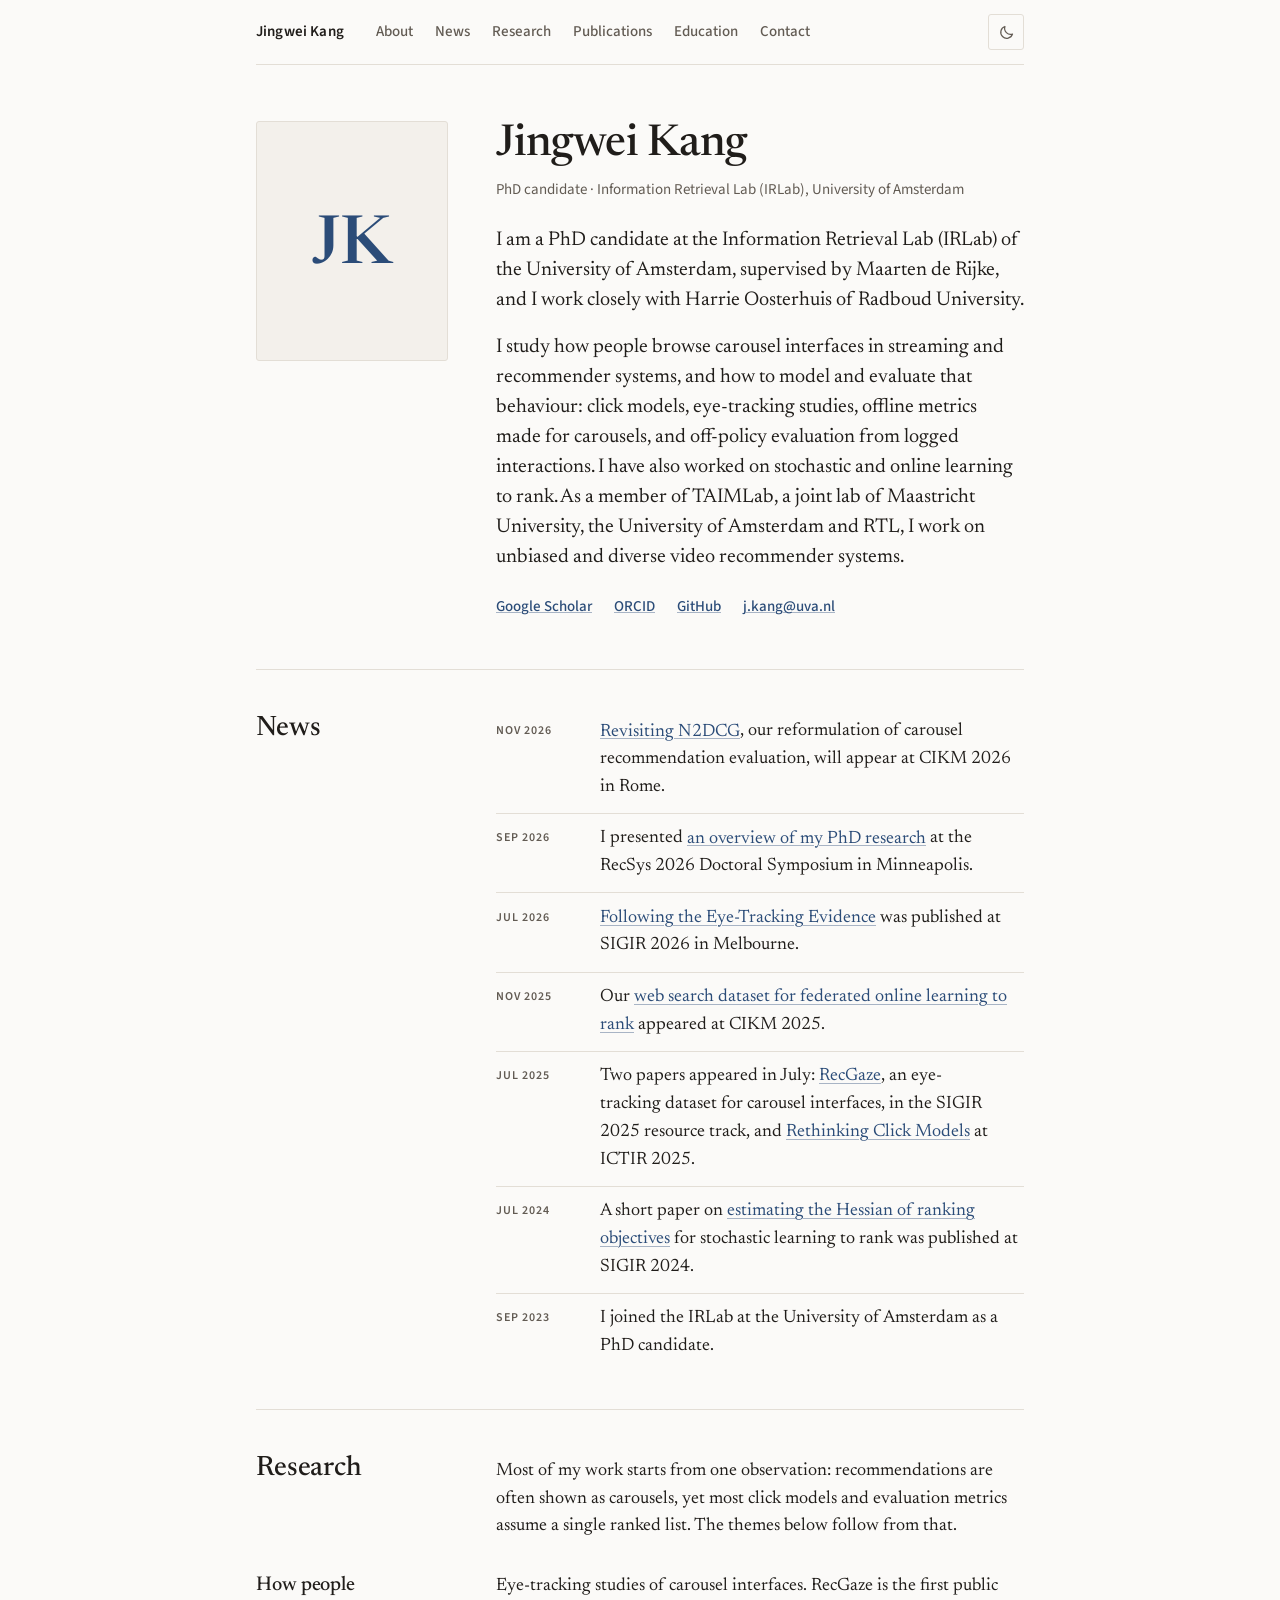
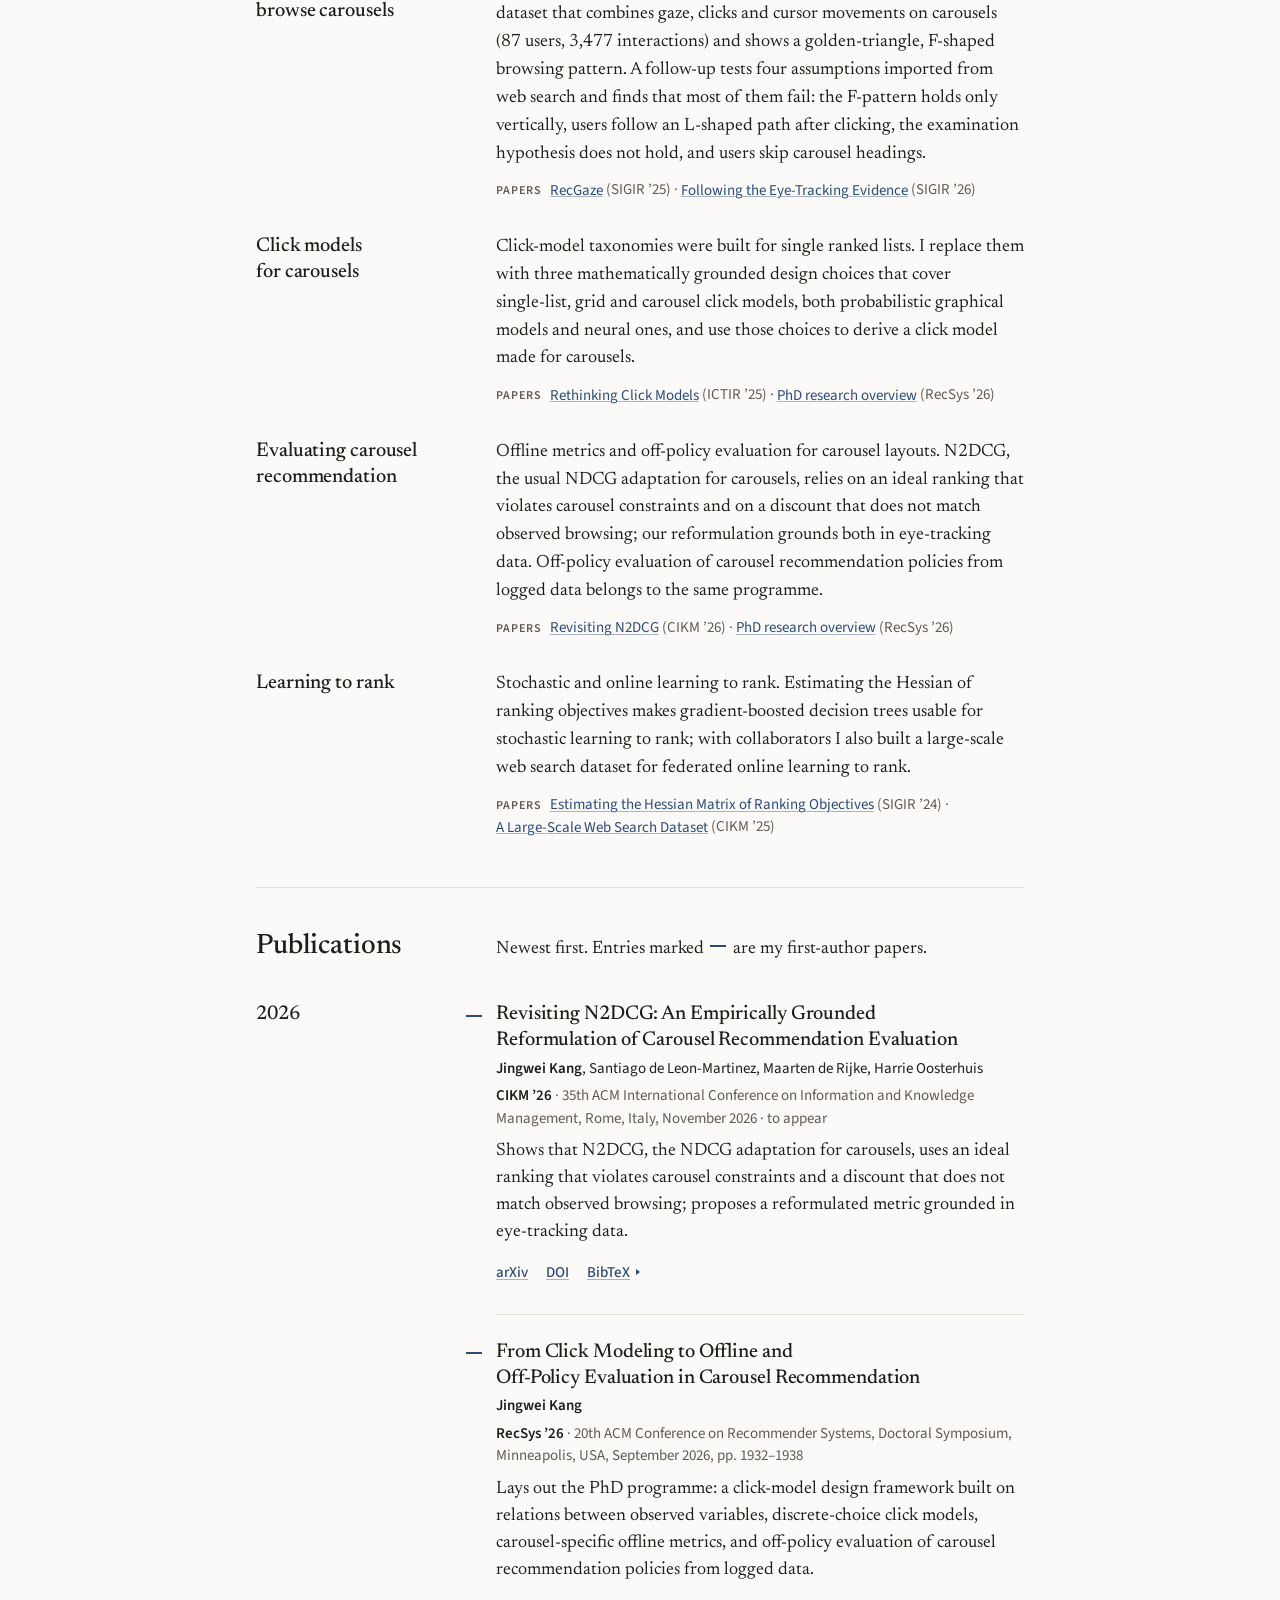
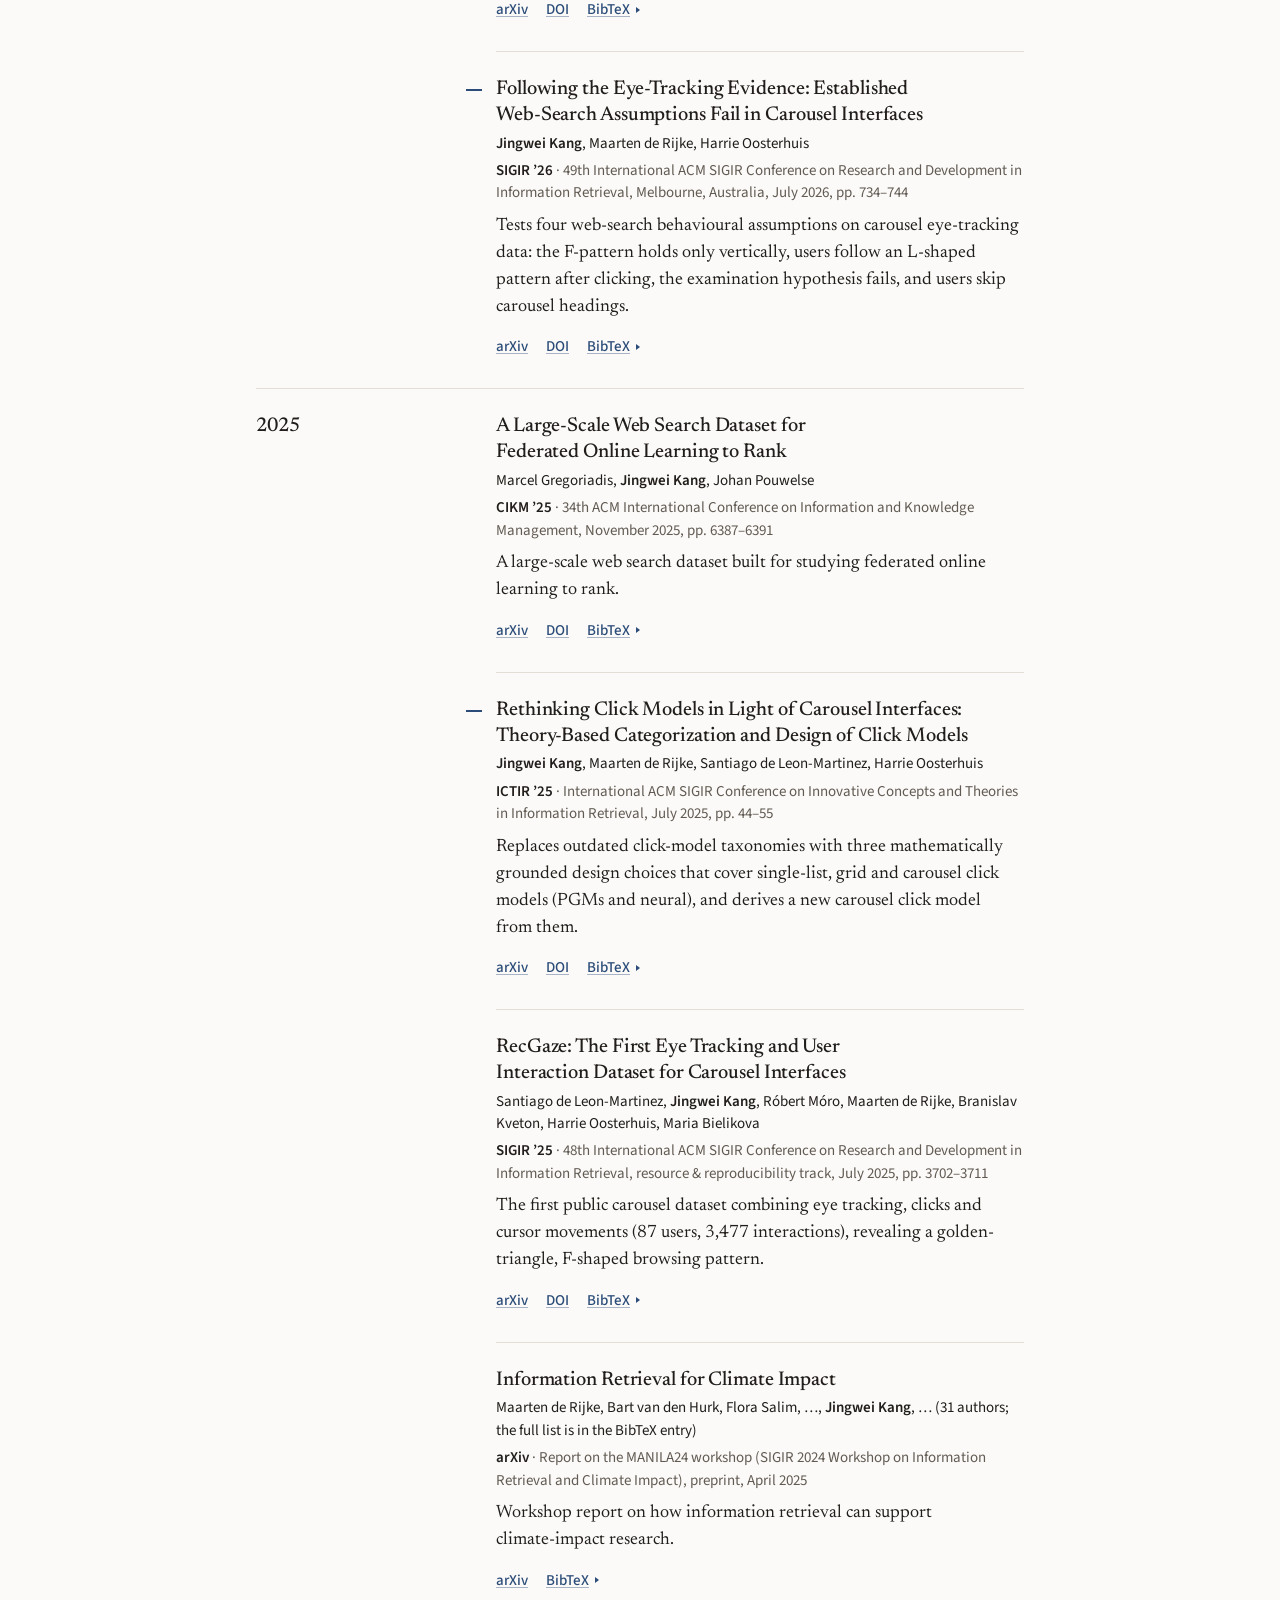
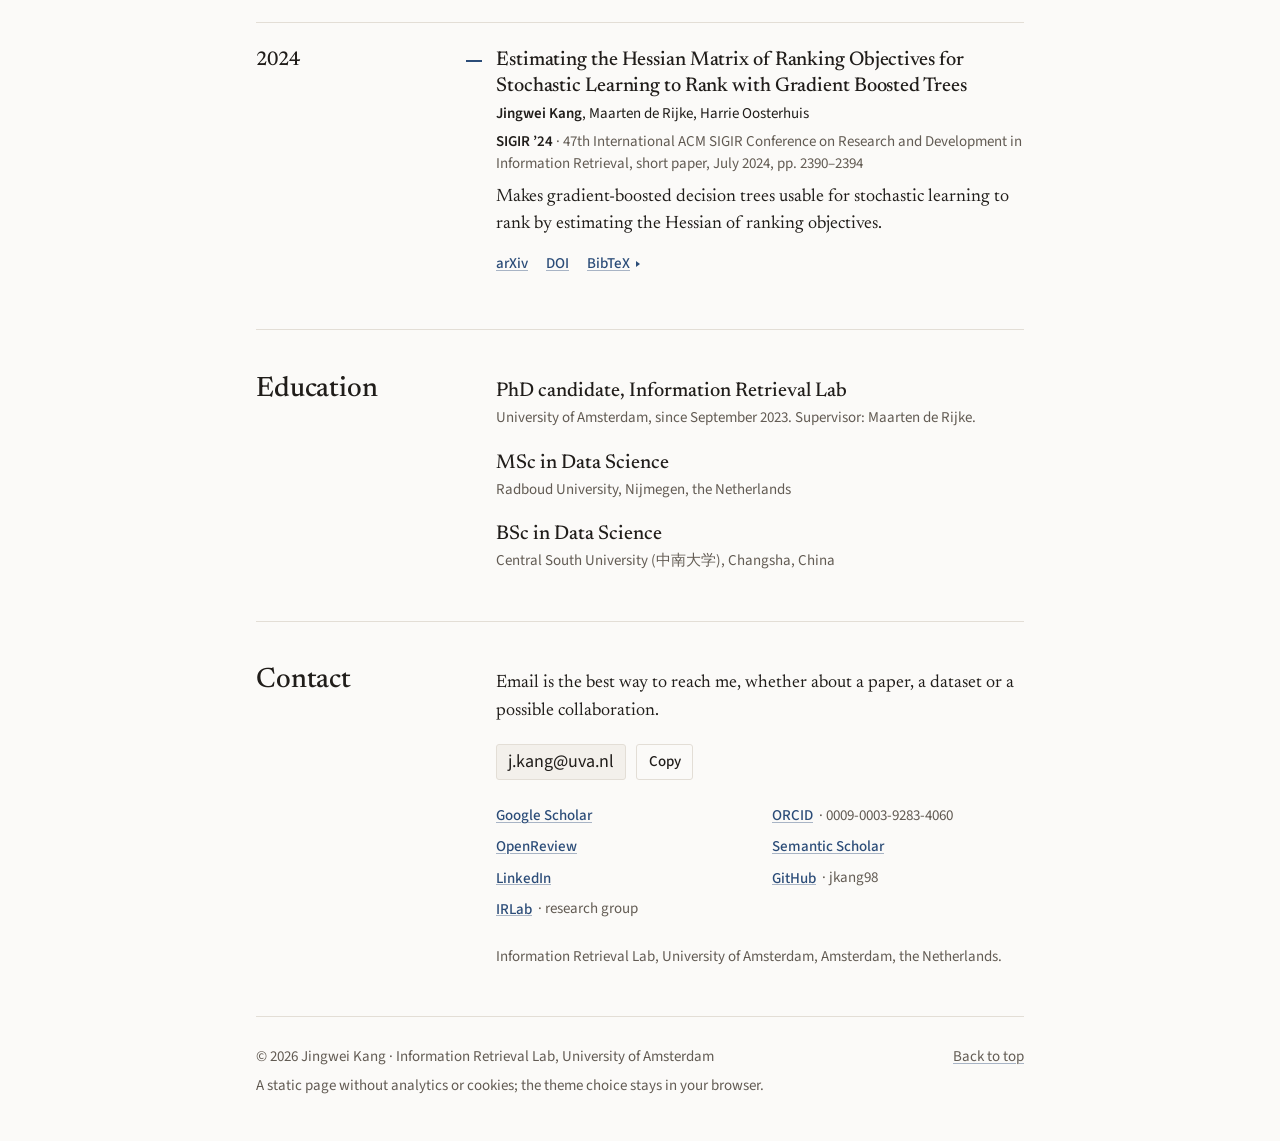
==== designs/d-classic/index.html @ 3265ac45 "Keep both candidate designs in the repository until one is chosen The ignore rule for designs/ would" ====
<!DOCTYPE html>
<html lang="en" class="no-js">
<head>
  <meta charset="utf-8">
  <meta name="viewport" content="width=device-width, initial-scale=1">
  <title>Jingwei Kang</title>
  <!-- ===== Head: the description below is what search engines and link previews show. Keep it in step with the bio. ===== -->
  <meta name="description" content="Jingwei Kang is a PhD candidate at the Information Retrieval Lab (IRLab) of the University of Amsterdam, working on carousel interfaces, click models and evaluation for recommender systems.">
  <meta property="og:title" content="Jingwei Kang">
  <meta property="og:description" content="PhD candidate at the Information Retrieval Lab (IRLab), University of Amsterdam. Carousel interfaces, click models, eye-tracking studies and evaluation for recommender systems.">
  <meta property="og:type" content="profile">
  <meta property="profile:first_name" content="Jingwei">
  <meta property="profile:last_name" content="Kang">
  <meta name="color-scheme" content="light dark">
  <meta name="theme-color" media="(prefers-color-scheme: light)" content="#FBFAF8">
  <meta name="theme-color" media="(prefers-color-scheme: dark)" content="#1C1A17">
  <link rel="icon" href="assets/img/favicon.svg" type="image/svg+xml">
  <link rel="preconnect" href="https://fonts.googleapis.com">
  <link rel="preconnect" href="https://fonts.gstatic.com" crossorigin>
  <link rel="stylesheet" href="https://fonts.googleapis.com/css2?family=Newsreader:ital,opsz,wght@0,6..72,400..600;1,6..72,400..600&amp;family=Source+Sans+3:ital,wght@0,400..600;1,400..600&amp;display=swap">
  <link rel="stylesheet" href="assets/css/style.css">
  <script>
    // Apply a saved theme before the first paint and mark that scripts run.
    (function () {
      var root = document.documentElement;
      root.classList.remove('no-js');
      try {
        var theme = localStorage.getItem('theme');
        if (theme === 'dark' || theme === 'light') {
          root.setAttribute('data-theme', theme);
        }
      } catch (error) {
        // Storage can be unavailable (private mode, blocked cookies); the system preference applies.
      }
    })();
  </script>
  <!-- ===== Structured data: keep the sameAs list identical to the profile links in the Contact section. ===== -->
  <script type="application/ld+json">
    {
      "@context": "https://schema.org",
      "@type": "Person",
      "name": "Jingwei Kang",
      "jobTitle": "PhD candidate",
      "email": "mailto:j.kang@uva.nl",
      "affiliation": {
        "@type": "Organization",
        "name": "University of Amsterdam",
        "department": {
          "@type": "Organization",
          "name": "Information Retrieval Lab (IRLab)",
          "url": "https://irlab.science.uva.nl/"
        }
      },
      "alumniOf": [
        { "@type": "CollegeOrUniversity", "name": "Radboud University" },
        { "@type": "CollegeOrUniversity", "name": "Central South University" }
      ],
      "knowsAbout": ["Recommender systems", "User modeling"],
      "sameAs": [
        "https://scholar.google.com/citations?user=pT_2QWUAAAAJ",
        "https://orcid.org/0009-0003-9283-4060",
        "https://openreview.net/profile?id=~Jingwei_Kang1",
        "https://www.semanticscholar.org/author/Jingwei-Kang/2297338062",
        "https://www.linkedin.com/in/jingwei-kang-918597163/",
        "https://github.com/jkang98"
      ]
    }
  </script>
</head>
<body id="top">
  <a class="skip-link" href="#main">Skip to content</a>

  <div class="page">
    <header class="site-header">
      <a class="brand" href="#top">Jingwei Kang</a>
      <nav class="site-nav" aria-label="Sections">
        <ul>
          <li><a href="#about">About</a></li>
          <li><a href="#news">News</a></li>
          <li><a href="#research">Research</a></li>
          <li><a href="#publications">Publications</a></li>
          <li><a href="#education">Education</a></li>
          <li><a href="#contact">Contact</a></li>
        </ul>
      </nav>
      <button class="theme-toggle" type="button" aria-pressed="false" title="Dark theme">
        <span class="visually-hidden">Dark theme</span>
        <svg class="icon-moon" viewBox="0 0 24 24" fill="none" stroke="currentColor" stroke-width="1.75" stroke-linecap="round" stroke-linejoin="round" aria-hidden="true" focusable="false">
          <path d="M20.5 14.2A8.5 8.5 0 0 1 9.8 3.5a8.5 8.5 0 1 0 10.7 10.7z"/>
        </svg>
        <svg class="icon-sun" viewBox="0 0 24 24" fill="none" stroke="currentColor" stroke-width="1.75" stroke-linecap="round" stroke-linejoin="round" aria-hidden="true" focusable="false">
          <circle cx="12" cy="12" r="4"/>
          <path d="M12 2.5v2.5M12 19v2.5M2.5 12H5M19 12h2.5M5.3 5.3l1.8 1.8M16.9 16.9l1.8 1.8M5.3 18.7l1.8-1.8M16.9 7.1l1.8-1.8"/>
        </svg>
      </button>
    </header>

    <main id="main">
      <!-- ===== Intro: name, role line, portrait and bio. The monogram is an inline SVG so that it follows the theme toggle; to use a photo, replace the whole <svg class="portrait"> with an <img> (see README.md). ===== -->
      <section class="hero" id="about" aria-labelledby="name">
        <div class="hero-head">
          <h1 id="name">Jingwei Kang</h1>
          <p class="role">PhD candidate · Information Retrieval Lab (IRLab), University of Amsterdam</p>
        </div>
        <svg class="portrait" viewBox="0 0 320 400" role="img" aria-labelledby="portrait-title" focusable="false">
          <title id="portrait-title">Monogram with the initials J K, standing in for a portrait of Jingwei Kang</title>
          <text x="160" y="214" text-anchor="middle" dominant-baseline="middle">JK</text>
        </svg>
        <div class="hero-body">
          <div class="bio">
            <p>I am a PhD candidate at the Information Retrieval Lab (IRLab) of the University of Amsterdam, supervised by Maarten de Rijke, and I work closely with Harrie Oosterhuis of Radboud University.</p>
            <p>I study how people browse carousel interfaces in streaming and recommender systems, and how to model and evaluate that behaviour: click models, <span class="nb">eye-tracking</span> studies, offline metrics made for carousels, and <span class="nb">off-policy</span> evaluation from logged interactions. I have also worked on stochastic and online learning to rank. As a member of TAIMLab, a joint lab of Maastricht University, the University of Amsterdam and RTL, I work on unbiased and diverse video recommender systems.</p>
          </div>
          <ul class="quick-links" aria-label="Profiles and email">
            <li><a href="https://scholar.google.com/citations?user=pT_2QWUAAAAJ" rel="me">Google Scholar</a></li>
            <li><a href="https://orcid.org/0009-0003-9283-4060" rel="me">ORCID</a></li>
            <li><a href="https://github.com/jkang98" rel="me">GitHub</a></li>
            <li><a href="mailto:j.kang@uva.nl">j.kang@uva.nl</a></li>
          </ul>
        </div>
      </section>

      <!-- ===== News: one <li> per item, newest at the top. Keep five to seven items. datetime is YYYY-MM. ===== -->
      <section class="section" id="news" aria-labelledby="news-heading">
        <h2 id="news-heading">News</h2>
        <div class="body">
          <ol class="news" reversed>
            <li>
              <time datetime="2026-11">Nov 2026</time>
              <p><a href="#pub-kang2026n2dcg">Revisiting N2DCG</a>, our reformulation of carousel recommendation evaluation, will appear at CIKM 2026 in Rome.</p>
            </li>
            <li>
              <time datetime="2026-09">Sep 2026</time>
              <p>I presented <a href="#pub-kang2026click">an overview of my PhD research</a> at the RecSys 2026 Doctoral Symposium in Minneapolis.</p>
            </li>
            <li>
              <time datetime="2026-07">Jul 2026</time>
              <p><a href="#pub-kang2026eyetracking">Following the <span class="nb">Eye-Tracking</span> Evidence</a> was published at SIGIR 2026 in Melbourne.</p>
            </li>
            <li>
              <time datetime="2025-11">Nov 2025</time>
              <p>Our <a href="#pub-gregoriadis2025federated">web search dataset for federated online learning to rank</a> appeared at CIKM 2025.</p>
            </li>
            <li>
              <time datetime="2025-07">Jul 2025</time>
              <p>Two papers appeared in July: <a href="#pub-deleonmartinez2025recgaze">RecGaze</a>, an eye-tracking dataset for carousel interfaces, in the SIGIR 2025 resource track, and <a href="#pub-kang2025rethinking">Rethinking Click Models</a> at ICTIR 2025.</p>
            </li>
            <li>
              <time datetime="2024-07">Jul 2024</time>
              <p>A short paper on <a href="#pub-kang2024hessian">estimating the Hessian of ranking objectives</a> for stochastic learning to rank was published at SIGIR 2024.</p>
            </li>
            <li>
              <time datetime="2023-09">Sep 2023</time>
              <p>I joined the IRLab at the University of Amsterdam as a PhD candidate.</p>
            </li>
          </ol>
        </div>
      </section>

      <!-- ===== Research: an intro, then pairs of <h3 class="side"> (theme name) and <div class="body theme"> (text + Papers line). ===== -->
      <section class="section" id="research" aria-labelledby="research-heading">
        <h2 id="research-heading">Research</h2>
        <div class="body">
          <p>Most of my work starts from one observation: recommendations are often shown as carousels, yet most click models and evaluation metrics assume a single ranked list. The themes below follow from that.</p>
        </div>

        <h3 class="side">How people browse carousels</h3>
        <div class="body theme">
          <p>Eye-tracking studies of carousel interfaces. RecGaze is the first public dataset that combines gaze, clicks and cursor movements on carousels (87 users, 3,477 interactions) and shows a golden-triangle, <span class="nb">F-shaped</span> browsing pattern. A <span class="nb">follow-up</span> tests four assumptions imported from web search and finds that most of them fail: the <span class="nb">F-pattern</span> holds only vertically, users follow an <span class="nb">L-shaped</span> path after clicking, the examination hypothesis does not hold, and users skip carousel headings.</p>
          <p class="related"><span class="label">Papers</span><a href="#pub-deleonmartinez2025recgaze">RecGaze</a> (SIGIR ’25) · <a href="#pub-kang2026eyetracking">Following the <span class="nb">Eye-Tracking</span> Evidence</a> (SIGIR ’26)</p>
        </div>

        <h3 class="side">Click models for carousels</h3>
        <div class="body theme">
          <p>Click-model taxonomies were built for single ranked lists. I replace them with three mathematically grounded design choices that cover <span class="nb">single-list</span>, grid and carousel click models, both probabilistic graphical models and neural ones, and use those choices to derive a click model made for carousels.</p>
          <p class="related"><span class="label">Papers</span><a href="#pub-kang2025rethinking">Rethinking Click Models</a> (ICTIR ’25) · <a href="#pub-kang2026click">PhD research overview</a> (RecSys ’26)</p>
        </div>

        <h3 class="side">Evaluating carousel recommendation</h3>
        <div class="body theme">
          <p>Offline metrics and off-policy evaluation for carousel layouts. N2DCG, the usual NDCG adaptation for carousels, relies on an ideal ranking that violates carousel constraints and on a discount that does not match observed browsing; our reformulation grounds both in eye-tracking data. Off-policy evaluation of carousel recommendation policies from logged data belongs to the same programme.</p>
          <p class="related"><span class="label">Papers</span><a href="#pub-kang2026n2dcg">Revisiting N2DCG</a> (CIKM ’26) · <a href="#pub-kang2026click">PhD research overview</a> (RecSys ’26)</p>
        </div>

        <h3 class="side">Learning to rank</h3>
        <div class="body theme">
          <p>Stochastic and online learning to rank. Estimating the Hessian of ranking objectives makes gradient-boosted decision trees usable for stochastic learning to rank; with collaborators I also built a large-scale web search dataset for federated online learning to rank.</p>
          <p class="related"><span class="label">Papers</span><a href="#pub-kang2024hessian">Estimating the Hessian Matrix of Ranking Objectives</a> (SIGIR ’24) · <a href="#pub-gregoriadis2025federated">A&nbsp;<span class="nb">Large-Scale</span> Web Search Dataset</a> (CIKM ’25)</p>
        </div>
      </section>

      <!-- ===== Publications: grouped by year, newest first. Each year is an <h3 class="side year"> plus an <ol class="body pubs">.
           To add a paper, copy one <li class="pub"> block (template in README.md). Only id="pub-KEY" needs to be unique; the
           BibTeX and Copy buttons find their own blocks. Keep the <pre> at the left margin so copied BibTeX has no indentation. ===== -->
      <section class="section section--pubs" id="publications" aria-labelledby="publications-heading">
        <h2 id="publications-heading">Publications</h2>
        <div class="body">
          <p>Newest first. Entries marked <span class="mark" aria-hidden="true"></span><span class="visually-hidden">with a dash</span> are my first-author papers.</p>
        </div>

        <h3 class="side year" id="year-2026">2026</h3>
        <ol class="body pubs" aria-labelledby="year-2026">
          <li class="pub pub--first" id="pub-kang2026n2dcg">
            <h4 class="pub-title">Revisiting N2DCG: An Empirically Grounded Reformulation of Carousel Recommendation Evaluation</h4>
            <p class="pub-meta pub-authors"><span class="me">Jingwei Kang<span class="visually-hidden"> (first author)</span></span>, Santiago de Leon-Martinez, Maarten de Rijke, Harrie Oosterhuis</p>
            <p class="pub-meta pub-venue"><span class="venue">CIKM ’26</span> · 35th ACM International Conference on Information and Knowledge Management, Rome, Italy, November 2026 · to appear</p>
            <p class="pub-summary">Shows that N2DCG, the NDCG adaptation for carousels, uses an ideal ranking that violates carousel constraints and a discount that does not match observed browsing; proposes a reformulated metric grounded in eye-tracking data.</p>
            <p class="pub-links">
              <a href="https://arxiv.org/abs/2608.21877">arXiv</a>
              <a href="https://doi.org/10.1145/3799682.3839894">DOI</a>
              <button class="textbutton" type="button" aria-expanded="false">BibTeX</button>
            </p>
            <div class="bib" hidden>
<pre><code>@inproceedings{kang2026n2dcg,
  author    = {Kang, Jingwei and de Leon-Martinez, Santiago
    and de Rijke, Maarten and Oosterhuis, Harrie},
  title     = {Revisiting {N2DCG}: An Empirically Grounded
    Reformulation of Carousel Recommendation Evaluation},
  booktitle = {Proceedings of the 35th ACM International
    Conference on Information and Knowledge Management
    (CIKM '26)},
  publisher = {ACM},
  year      = {2026},
  doi       = {10.1145/3799682.3839894},
  note      = {To appear}
}</code></pre>
              <p class="bib-foot"><button class="btn btn-copy" type="button">Copy</button><span class="copy-status" role="status" aria-live="polite"></span></p>
            </div>
          </li>

          <li class="pub pub--first" id="pub-kang2026click">
            <h4 class="pub-title">From Click Modeling to Offline and <span class="nb">Off-Policy</span> Evaluation in Carousel Recommendation</h4>
            <p class="pub-meta pub-authors"><span class="me">Jingwei Kang<span class="visually-hidden"> (sole author)</span></span></p>
            <p class="pub-meta pub-venue"><span class="venue">RecSys ’26</span> · 20th ACM Conference on Recommender Systems, Doctoral Symposium, Minneapolis, USA, September 2026, pp. 1932–1938</p>
            <p class="pub-summary">Lays out the PhD programme: a click-model design framework built on relations between observed variables, discrete-choice click models, carousel-specific offline metrics, and off-policy evaluation of carousel recommendation policies from logged data.</p>
            <p class="pub-links">
              <a href="https://arxiv.org/abs/2608.22022">arXiv</a>
              <a href="https://doi.org/10.1145/3773078.3831937">DOI</a>
              <button class="textbutton" type="button" aria-expanded="false">BibTeX</button>
            </p>
            <div class="bib" hidden>
<pre><code>@inproceedings{kang2026click,
  author    = {Kang, Jingwei},
  title     = {From Click Modeling to Offline and Off-Policy
    Evaluation in Carousel Recommendation},
  booktitle = {Proceedings of the 20th ACM Conference on
    Recommender Systems (RecSys '26)},
  publisher = {ACM},
  year      = {2026},
  pages     = {1932--1938},
  doi       = {10.1145/3773078.3831937}
}</code></pre>
              <p class="bib-foot"><button class="btn btn-copy" type="button">Copy</button><span class="copy-status" role="status" aria-live="polite"></span></p>
            </div>
          </li>

          <li class="pub pub--first" id="pub-kang2026eyetracking">
            <h4 class="pub-title">Following the <span class="nb">Eye-Tracking</span> Evidence: Established <span class="nb">Web-Search</span> Assumptions Fail in Carousel Interfaces</h4>
            <p class="pub-meta pub-authors"><span class="me">Jingwei Kang<span class="visually-hidden"> (first author)</span></span>, Maarten de Rijke, Harrie Oosterhuis</p>
            <p class="pub-meta pub-venue"><span class="venue">SIGIR ’26</span> · 49th International ACM SIGIR Conference on Research and Development in Information Retrieval, Melbourne, Australia, July 2026, pp. 734–744</p>
            <p class="pub-summary">Tests four web-search behavioural assumptions on carousel eye-tracking data: the <span class="nb">F-pattern</span> holds only vertically, users follow an <span class="nb">L-shaped</span> pattern after clicking, the examination hypothesis fails, and users skip carousel headings.</p>
            <p class="pub-links">
              <a href="https://arxiv.org/abs/2604.21019">arXiv</a>
              <a href="https://doi.org/10.1145/3805712.3809657">DOI</a>
              <button class="textbutton" type="button" aria-expanded="false">BibTeX</button>
            </p>
            <div class="bib" hidden>
<pre><code>@inproceedings{kang2026eyetracking,
  author    = {Kang, Jingwei and de Rijke, Maarten and
    Oosterhuis, Harrie},
  title     = {Following the Eye-Tracking Evidence:
    Established Web-Search Assumptions Fail in Carousel
    Interfaces},
  booktitle = {Proceedings of the 49th International ACM SIGIR
    Conference on Research and Development in Information
    Retrieval (SIGIR '26)},
  publisher = {ACM},
  year      = {2026},
  pages     = {734--744},
  doi       = {10.1145/3805712.3809657}
}</code></pre>
              <p class="bib-foot"><button class="btn btn-copy" type="button">Copy</button><span class="copy-status" role="status" aria-live="polite"></span></p>
            </div>
          </li>
        </ol>

        <h3 class="side year" id="year-2025">2025</h3>
        <ol class="body pubs" aria-labelledby="year-2025">
          <li class="pub" id="pub-gregoriadis2025federated">
            <h4 class="pub-title">A&nbsp;<span class="nb">Large-Scale</span> Web Search Dataset for Federated Online Learning to Rank</h4>
            <p class="pub-meta pub-authors">Marcel Gregoriadis, <span class="me">Jingwei Kang</span>, Johan Pouwelse</p>
            <p class="pub-meta pub-venue"><span class="venue">CIKM ’25</span> · 34th ACM International Conference on Information and Knowledge Management, November 2025, pp. 6387–6391</p>
            <p class="pub-summary">A large-scale web search dataset built for studying federated online learning to rank.</p>
            <p class="pub-links">
              <a href="https://arxiv.org/abs/2508.12353">arXiv</a>
              <a href="https://doi.org/10.1145/3746252.3761651">DOI</a>
              <button class="textbutton" type="button" aria-expanded="false">BibTeX</button>
            </p>
            <div class="bib" hidden>
<pre><code>@inproceedings{gregoriadis2025federated,
  author    = {Gregoriadis, Marcel and Kang, Jingwei and
    Pouwelse, Johan},
  title     = {A Large-Scale Web Search Dataset for Federated
    Online Learning to Rank},
  booktitle = {Proceedings of the 34th ACM International
    Conference on Information and Knowledge Management
    (CIKM '25)},
  publisher = {ACM},
  year      = {2025},
  pages     = {6387--6391},
  doi       = {10.1145/3746252.3761651}
}</code></pre>
              <p class="bib-foot"><button class="btn btn-copy" type="button">Copy</button><span class="copy-status" role="status" aria-live="polite"></span></p>
            </div>
          </li>

          <li class="pub pub--first" id="pub-kang2025rethinking">
            <h4 class="pub-title">Rethinking Click Models in Light of Carousel Interfaces: <span class="nb">Theory-Based</span> Categorization and Design of Click Models</h4>
            <p class="pub-meta pub-authors"><span class="me">Jingwei Kang<span class="visually-hidden"> (first author)</span></span>, Maarten de Rijke, Santiago de Leon-Martinez, Harrie Oosterhuis</p>
            <p class="pub-meta pub-venue"><span class="venue">ICTIR ’25</span> · International ACM SIGIR Conference on Innovative Concepts and Theories in Information Retrieval, July 2025, pp. 44–55</p>
            <p class="pub-summary">Replaces outdated click-model taxonomies with three mathematically grounded design choices that cover single-list, grid and carousel click models (PGMs and neural), and derives a new carousel click model from them.</p>
            <p class="pub-links">
              <a href="https://arxiv.org/abs/2506.18548">arXiv</a>
              <a href="https://doi.org/10.1145/3731120.3744585">DOI</a>
              <button class="textbutton" type="button" aria-expanded="false">BibTeX</button>
            </p>
            <div class="bib" hidden>
<pre><code>@inproceedings{kang2025rethinking,
  author    = {Kang, Jingwei and de Rijke, Maarten and
    de Leon-Martinez, Santiago and Oosterhuis, Harrie},
  title     = {Rethinking Click Models in Light of Carousel
    Interfaces: Theory-Based Categorization and Design of
    Click Models},
  booktitle = {Proceedings of the International ACM SIGIR
    Conference on Innovative Concepts and Theories in
    Information Retrieval (ICTIR '25)},
  publisher = {ACM},
  year      = {2025},
  pages     = {44--55},
  doi       = {10.1145/3731120.3744585}
}</code></pre>
              <p class="bib-foot"><button class="btn btn-copy" type="button">Copy</button><span class="copy-status" role="status" aria-live="polite"></span></p>
            </div>
          </li>

          <li class="pub" id="pub-deleonmartinez2025recgaze">
            <h4 class="pub-title">RecGaze: The First Eye Tracking and User Interaction Dataset for Carousel Interfaces</h4>
            <p class="pub-meta pub-authors">Santiago de Leon-Martinez, <span class="me">Jingwei Kang</span>, Róbert Móro, Maarten de Rijke, Branislav Kveton, Harrie Oosterhuis, Maria Bielikova</p>
            <p class="pub-meta pub-venue"><span class="venue">SIGIR ’25</span> · 48th International ACM SIGIR Conference on Research and Development in Information Retrieval, resource &amp; reproducibility track, July 2025, pp. 3702–3711</p>
            <p class="pub-summary">The first public carousel dataset combining eye tracking, clicks and cursor movements (87 users, 3,477 interactions), revealing a golden-triangle, <span class="nb">F-shaped</span> browsing pattern.</p>
            <p class="pub-links">
              <a href="https://arxiv.org/abs/2504.20792">arXiv</a>
              <a href="https://doi.org/10.1145/3726302.3730301">DOI</a>
              <button class="textbutton" type="button" aria-expanded="false">BibTeX</button>
            </p>
            <div class="bib" hidden>
<pre><code>@inproceedings{deleonmartinez2025recgaze,
  author    = {de Leon-Martinez, Santiago and Kang, Jingwei
    and M{\'o}ro, R{\'o}bert and de Rijke, Maarten and Kveton,
    Branislav and Oosterhuis, Harrie and Bielikova, Maria},
  title     = {{RecGaze}: The First Eye Tracking and User
    Interaction Dataset for Carousel Interfaces},
  booktitle = {Proceedings of the 48th International ACM SIGIR
    Conference on Research and Development in Information
    Retrieval (SIGIR '25)},
  publisher = {ACM},
  year      = {2025},
  pages     = {3702--3711},
  doi       = {10.1145/3726302.3730301}
}</code></pre>
              <p class="bib-foot"><button class="btn btn-copy" type="button">Copy</button><span class="copy-status" role="status" aria-live="polite"></span></p>
            </div>
          </li>

          <li class="pub" id="pub-derijke2025climate">
            <h4 class="pub-title">Information Retrieval for Climate Impact</h4>
            <p class="pub-meta pub-authors">Maarten de Rijke, Bart van den Hurk, Flora Salim, …, <span class="me">Jingwei Kang</span>, … (31 authors; the full list is in the BibTeX entry)</p>
            <p class="pub-meta pub-venue"><span class="venue">arXiv</span> · Report on the MANILA24 workshop (SIGIR 2024 Workshop on Information Retrieval and Climate Impact), preprint, April 2025</p>
            <p class="pub-summary">Workshop report on how information retrieval can support <span class="nb">climate-impact</span> research.</p>
            <p class="pub-links">
              <a href="https://arxiv.org/abs/2504.01162">arXiv</a>
              <button class="textbutton" type="button" aria-expanded="false">BibTeX</button>
            </p>
            <div class="bib" hidden>
<pre><code>@misc{derijke2025climate,
  author        = {de Rijke, Maarten and van den Hurk, Bart
    and Salim, Flora and Al Khourdajie, Alaa and Bai, Nan and
    Calzone, Renato and Curran, Declan and Demil, Getnet and
    Frew, Lesley and Gie{\ss}ing, Noah and Gupta, Mukesh Kumar
    and Heuss, Maria and Hobeichi, Sanaa and Huard, David and
    Kang, Jingwei and Lucic, Ana and Mallick, Tanwi and Nath,
    Shruti and Okem, Andrew and Pernici, Barbara and
    Rajapakse, Thilina and Saleem, Hira and Scells, Harry and
    Schneider, Nicole and Spina, Damiano and Tian, Yuanyuan
    and Totin, Edmund and Trotman, Andrew and Valavandan,
    Ramamurthy and Workneh, Dereje and Xie, Yangxinyu},
  title         = {Information Retrieval for Climate Impact},
  year          = {2025},
  eprint        = {2504.01162},
  archivePrefix = {arXiv},
  howpublished  = {arXiv preprint},
  note          = {Report on the MANILA24 workshop (SIGIR 2024
    Workshop on Information Retrieval and Climate Impact)}
}</code></pre>
              <p class="bib-foot"><button class="btn btn-copy" type="button">Copy</button><span class="copy-status" role="status" aria-live="polite"></span></p>
            </div>
          </li>
        </ol>

        <h3 class="side year" id="year-2024">2024</h3>
        <ol class="body pubs" aria-labelledby="year-2024">
          <li class="pub pub--first" id="pub-kang2024hessian">
            <h4 class="pub-title">Estimating the Hessian Matrix of Ranking Objectives for Stochastic Learning to Rank with Gradient Boosted Trees</h4>
            <p class="pub-meta pub-authors"><span class="me">Jingwei Kang<span class="visually-hidden"> (first author)</span></span>, Maarten de Rijke, Harrie Oosterhuis</p>
            <p class="pub-meta pub-venue"><span class="venue">SIGIR ’24</span> · 47th International ACM SIGIR Conference on Research and Development in Information Retrieval, short paper, July 2024, pp. 2390–2394</p>
            <p class="pub-summary">Makes gradient-boosted decision trees usable for stochastic learning to rank by estimating the Hessian of ranking objectives.</p>
            <p class="pub-links">
              <a href="https://arxiv.org/abs/2404.12190">arXiv</a>
              <a href="https://doi.org/10.1145/3626772.3657918">DOI</a>
              <button class="textbutton" type="button" aria-expanded="false">BibTeX</button>
            </p>
            <div class="bib" hidden>
<pre><code>@inproceedings{kang2024hessian,
  author    = {Kang, Jingwei and de Rijke, Maarten and
    Oosterhuis, Harrie},
  title     = {Estimating the {Hessian} Matrix of Ranking
    Objectives for Stochastic Learning to Rank with Gradient
    Boosted Trees},
  booktitle = {Proceedings of the 47th International ACM SIGIR
    Conference on Research and Development in Information
    Retrieval (SIGIR '24)},
  publisher = {ACM},
  year      = {2024},
  pages     = {2390--2394},
  doi       = {10.1145/3626772.3657918}
}</code></pre>
              <p class="bib-foot"><button class="btn btn-copy" type="button">Copy</button><span class="copy-status" role="status" aria-live="polite"></span></p>
            </div>
          </li>
        </ol>
      </section>

      <!-- ===== Education: add years to the edu-detail lines once you want them shown, e.g. "Radboud University, Nijmegen, the Netherlands, 2021–2023". ===== -->
      <section class="section" id="education" aria-labelledby="education-heading">
        <h2 id="education-heading">Education</h2>
        <div class="body">
          <ul class="edu">
            <li>
              <p class="edu-degree">PhD candidate, Information Retrieval Lab</p>
              <p class="edu-detail">University of Amsterdam, since September 2023. Supervisor: Maarten de Rijke.</p>
            </li>
            <li>
              <p class="edu-degree">MSc in Data Science</p>
              <p class="edu-detail">Radboud University, Nijmegen, the Netherlands</p>
            </li>
            <li>
              <p class="edu-degree">BSc in Data Science</p>
              <p class="edu-detail">Central South University <span lang="zh">(中南大学)</span>, Changsha, China</p>
            </li>
          </ul>
        </div>
      </section>

      <!-- ===== Contact: the email address appears six times in four places: the hero quick link and the link below each carry it in href="mailto:…" and in the link text, plus the Copy button's data-copy and the JSON-LD email in <head>. Use find-and-replace on j.kang@uva.nl across this file. ===== -->
      <section class="section" id="contact" aria-labelledby="contact-heading">
        <h2 id="contact-heading">Contact</h2>
        <div class="body">
          <p>Email is the best way to reach me, whether about a paper, a dataset or a possible collaboration.</p>
          <p class="email-row">
            <a class="email" href="mailto:j.kang@uva.nl">j.kang@uva.nl</a>
            <button class="btn btn-copy" type="button" data-copy="j.kang@uva.nl">Copy</button>
            <span class="copy-status" role="status" aria-live="polite"></span>
          </p>
          <ul class="profiles">
            <li><a href="https://scholar.google.com/citations?user=pT_2QWUAAAAJ" rel="me">Google Scholar</a></li>
            <li><a href="https://orcid.org/0009-0003-9283-4060" rel="me">ORCID</a><span class="handle">0009-0003-9283-4060</span></li>
            <li><a href="https://openreview.net/profile?id=~Jingwei_Kang1" rel="me">OpenReview</a></li>
            <li><a href="https://www.semanticscholar.org/author/Jingwei-Kang/2297338062" rel="me">Semantic Scholar</a></li>
            <li><a href="https://www.linkedin.com/in/jingwei-kang-918597163/" rel="me">LinkedIn</a></li>
            <li><a href="https://github.com/jkang98" rel="me">GitHub</a><span class="handle">jkang98</span></li>
            <li><a href="https://irlab.science.uva.nl/">IRLab</a><span class="handle">research group</span></li>
          </ul>
          <!-- A CV link can go here once a PDF exists: <p><a href="assets/cv.pdf">Curriculum vitae (PDF)</a></p> — see README.md. -->
          <p class="address">Information Retrieval Lab, University of Amsterdam, Amsterdam, the Netherlands.</p>
        </div>
      </section>
    </main>

    <!-- ===== Footer: update the year once a year. ===== -->
    <footer class="site-footer">
      <p>© 2026 Jingwei Kang · Information Retrieval Lab, University of Amsterdam</p>
      <p><a href="#top">Back to top</a></p>
      <p class="footer-note">A static page without analytics or cookies; the theme choice stays in your browser.</p>
    </footer>
  </div>

  <script src="assets/js/main.js"></script>
</body>
</html>
---- designs/d-classic/assets/css/style.css ----
/* ==========================================================================
   Jingwei Kang — personal academic homepage
   Direction: "Classic academic, refined"

   Layout concept: one centred reading column (max 48rem) in which every
   section below the hero shares the same two-column scaffold — a 12rem
   margin column for the section heading and its sub-headings (years, research
   themes) and a 33rem prose column — collapsing to a single column under 52em.

   Type: Newsreader (display and prose, optical sizing on), Source Sans 3
   (navigation, metadata, labels, buttons), the system monospace for BibTeX.
   One size per job; the scale is listed in the tokens below.

   Colour: warm-biased neutrals — paper and warm ink — with one ink-blue
   accent. The dark theme is a warm charcoal with a lighter sky-blue accent,
   chosen separately rather than inverted. Every colour on the page comes from
   the six tokens below.
   ========================================================================== */

:root {
  --bg: #FBFAF8;        /* paper */
  --surface: #F3F0EB;   /* recessed surface: BibTeX blocks, email field */
  --line: #E3DED6;      /* hairlines and borders */
  --fg: #201D1A;        /* warm ink, 16.1:1 on --bg */
  --muted: #625B53;     /* secondary text, 6.4:1 on --bg */
  --accent: #2B4C78;    /* ink blue: links, markers, focus, 8.4:1 on --bg */

  --font-display: "Newsreader", "Iowan Old Style", "Palatino Linotype", Palatino, Georgia, "Times New Roman", serif;
  --font-body: "Newsreader", "Iowan Old Style", "Palatino Linotype", Palatino, Georgia, "Times New Roman", serif;
  --font-ui: "Source Sans 3", "Source Sans Pro", "Segoe UI", system-ui, -apple-system, Roboto, "Helvetica Neue", Arial, sans-serif;
  --font-mono: ui-monospace, "SF Mono", Menlo, Consolas, "Liberation Mono", "DejaVu Sans Mono", monospace;

  /* Type scale — one size per job */
  --text-xs: 0.75rem;      /* 12px  running labels: news dates, "Papers", years on narrow screens */
  --text-ui: 0.9375rem;    /* 15px  navigation, author and venue lines, links, buttons */
  --text-body: 1.125rem;   /* 18px  running text */
  --text-md: 1.25rem;      /* 20px  paper titles, theme names, years, degrees, the bio */
  --text-lg: 1.75rem;      /* 28px  section headings */
  --text-xl: 2.75rem;      /* 44px  the name */
  --text-mono: 0.8125rem;  /* 13px  BibTeX */

  /* Layout */
  --page: 48rem;           /* content width of the page (gutters come on top): 12 + 3 + 33rem */
  --margin-col: 12rem;     /* heading column beside every section; also the portrait width */
  --gutter: 3rem;          /* between the margin column and the prose */
  --measure: 33rem;        /* prose column: about 70 characters of Newsreader at 18px */
  --header-h: 4.0625rem;   /* sticky header: 2 × 0.875rem padding + 2.25rem toggle + 1px hairline */

  /* Baseline nudges so margin-column headings sit on the first prose baseline
     (measured with the web fonts loaded; see README) */
  --h2-shift: -6px;
  --side-shift: -1px;
  --year-shift: 0px;

  color-scheme: light;
}

@media (prefers-color-scheme: dark) {
  :root:not([data-theme="light"]) {
    --bg: #1C1A17;        /* warm charcoal */
    --surface: #262320;
    --line: #34302B;
    --fg: #EAE4DA;        /* warm off-white, 13.7:1 on --bg */
    --muted: #A39B91;     /* 6.3:1 on --bg */
    --accent: #8EB4E3;    /* sky blue, 8.1:1 on --bg */
    color-scheme: dark;
  }
}

:root[data-theme="dark"] {
  --bg: #1C1A17;
  --surface: #262320;
  --line: #34302B;
  --fg: #EAE4DA;
  --muted: #A39B91;
  --accent: #8EB4E3;
  color-scheme: dark;
}

/* --------------------------------------------------------------------------
   Base
   -------------------------------------------------------------------------- */

*,
*::before,
*::after {
  box-sizing: border-box;
}

html {
  -webkit-text-size-adjust: 100%;
  text-size-adjust: 100%;
  /* Anchor jumps land just under the sticky header; the 1px overlap hides the
     section's own hairline beneath the header's. */
  scroll-padding-top: calc(var(--header-h) - 1px);
}

/* Smooth scrolling is switched on by main.js once the page and its web fonts
   have loaded (html.fonts-ready). The jump to a #fragment on first load must
   stay instant: a smooth scroll aims at a position measured in the fallback
   fonts and lands off target when Newsreader and Source Sans 3 swap in. */
@media (prefers-reduced-motion: no-preference) {
  html.fonts-ready {
    scroll-behavior: smooth;
  }
}

body {
  margin: 0;
  background: var(--bg);
  color: var(--fg);
  font-family: var(--font-body);
  font-size: var(--text-body);
  line-height: 1.55;
  font-optical-sizing: auto;
  font-kerning: normal;
}

img,
svg {
  display: block;
  max-width: 100%;
  height: auto;
}

h1,
h2,
h3,
h4 {
  margin: 0;
  font-family: var(--font-display);
  font-weight: 500;
  line-height: 1.2;
  letter-spacing: -0.005em;
  text-wrap: balance;
}

p {
  margin: 0 0 1em;
  text-wrap: pretty;
}

/* Hyphenated compounds that must not break at the hyphen (Off-Policy, L-shaped …) */
.nb {
  white-space: nowrap;
}

a {
  color: var(--accent);
  text-decoration: underline;
  text-decoration-thickness: 1px;
  text-underline-offset: 0.16em;
  text-decoration-color: var(--line);
  text-decoration-color: color-mix(in srgb, var(--accent) 40%, transparent);
}

a:hover {
  text-decoration-color: currentColor;
}

:focus-visible {
  outline: 2px solid var(--accent);
  outline-offset: 3px;
  border-radius: 2px;
}

::selection {
  background: var(--line);
  background: color-mix(in srgb, var(--accent) 22%, var(--bg));
}

button {
  font: inherit;
  color: inherit;
}

@media (prefers-reduced-motion: no-preference) {
  a,
  button {
    transition: color 120ms ease, border-color 120ms ease, background-color 120ms ease, text-decoration-color 120ms ease;
  }
}

.visually-hidden {
  position: absolute !important;
  width: 1px;
  height: 1px;
  margin: -1px;
  padding: 0;
  overflow: hidden;
  clip: rect(0 0 0 0);
  clip-path: inset(50%);
  white-space: nowrap;
  border: 0;
}

.skip-link {
  position: absolute;
  top: 0.5rem;
  left: 0.5rem;
  z-index: 100;
  padding: 0.5rem 0.75rem;
  border-radius: 3px;
  background: var(--fg);
  color: var(--bg);
  font-family: var(--font-ui);
  font-size: var(--text-ui);
  font-weight: 500;
  text-decoration: none;
  transform: translateY(-300%);
}

.skip-link:focus {
  transform: none;
  outline-color: var(--bg);
  outline-offset: -4px;
}

/* One outer wrapper carries the side gutter; --page is the content width,
   so the scaffold (12rem + 3rem + 33rem) fits exactly. */
.page {
  box-sizing: content-box;
  max-width: var(--page);
  margin-inline: auto;
  padding-left: max(16px, env(safe-area-inset-left, 0px));
  padding-right: max(16px, env(safe-area-inset-right, 0px));
}

/* The small, letter-spaced running label: one treatment, three uses (the
   "Papers" label, news dates, and the year headings on narrow screens). */
.label,
.news time {
  font-family: var(--font-ui);
  font-size: var(--text-xs);
  font-weight: 600;
  letter-spacing: 0.08em;
  text-transform: uppercase;
  color: var(--muted);
}

/* --------------------------------------------------------------------------
   Header and navigation
   -------------------------------------------------------------------------- */

.site-header {
  position: sticky;
  top: 0;
  z-index: 10;
  display: grid;
  grid-template-columns: auto 1fr auto;
  align-items: center;
  column-gap: 2rem;
  row-gap: 0.5rem;
  padding-block: 0.875rem;
  background: var(--bg);
  border-bottom: 1px solid var(--line);
  font-family: var(--font-ui);
  font-size: var(--text-ui);
}

.brand {
  font-weight: 600;
  letter-spacing: 0.01em;
  color: var(--fg);
  text-decoration: none;
  white-space: nowrap;
}

.brand:hover {
  color: var(--accent);
}

.site-nav ul {
  display: flex;
  flex-wrap: wrap;
  gap: 0 1.375rem;
  margin: 0;
  padding: 0;
  list-style: none;
}

.site-nav a {
  display: inline-block;
  padding-block: 0.3rem;
  font-weight: 500;
  color: var(--muted);
  text-decoration: underline;
  text-decoration-thickness: 1px;
  text-underline-offset: 0.35em;
  text-decoration-color: transparent;
}

.site-nav a:hover {
  color: var(--fg);
  text-decoration-color: var(--accent);
}

.theme-toggle {
  display: inline-grid;
  place-items: center;
  width: 2.25rem;
  height: 2.25rem;
  padding: 0;
  border: 1px solid var(--line);
  border-radius: 3px;
  background: transparent;
  color: var(--muted);
  cursor: pointer;
}

.theme-toggle:hover {
  color: var(--fg);
  border-color: var(--muted);
}

.theme-toggle svg {
  width: 1.0625rem;
  height: 1.0625rem;
}

/* Show the moon in the light theme (it leads to dark) and the sun in dark. */
.icon-sun {
  display: none;
}

@media (prefers-color-scheme: dark) {
  :root:not([data-theme="light"]) .icon-sun {
    display: block;
  }

  :root:not([data-theme="light"]) .icon-moon {
    display: none;
  }
}

:root[data-theme="dark"] .icon-sun {
  display: block;
}

:root[data-theme="dark"] .icon-moon {
  display: none;
}

/* --------------------------------------------------------------------------
   Hero
   -------------------------------------------------------------------------- */

.hero {
  display: grid;
  grid-template-columns: var(--margin-col) minmax(0, 1fr);
  column-gap: var(--gutter);
  row-gap: 1.5rem;
  align-items: start;
  padding-block: 3.5rem 3.25rem;
}

.portrait {
  grid-column: 1;
  grid-row: 1 / span 2;
  width: 100%;
  aspect-ratio: 4 / 5;
  object-fit: cover;
  border: 1px solid var(--line);
  border-radius: 3px;
  background: var(--surface);
}

/* The inline SVG monogram that stands in for a photo: set in the display
   face with the page tokens, so it follows the theme toggle (an <img> could
   only follow the system scheme). A photo replaces the whole <svg>. */
.portrait text {
  font-family: var(--font-display);
  font-size: 112px;
  font-weight: 500;
  fill: var(--accent);
}

.hero-head {
  grid-column: 2;
  grid-row: 1;
  min-width: 0;
}

.hero-body {
  grid-column: 2;
  grid-row: 2;
  min-width: 0;
  max-width: var(--measure);
}

h1 {
  font-size: var(--text-xl);
  line-height: 1.1;
  letter-spacing: -0.012em;
}

.role {
  margin: 0.625rem 0 0;
  font-family: var(--font-ui);
  font-size: var(--text-ui);
  line-height: 1.45;
  color: var(--muted);
}

.bio p {
  font-size: var(--text-md);
  line-height: 1.5;
  margin-bottom: 0.85em;
}

.bio p:last-child {
  margin-bottom: 0;
}

.quick-links {
  display: flex;
  flex-wrap: wrap;
  gap: 0.375rem 1.375rem;
  margin: 1.375rem 0 0;
  padding: 0;
  list-style: none;
  font-family: var(--font-ui);
  font-size: var(--text-ui);
  font-weight: 500;
}

/* Vertical padding on inline links widens the touch target without moving the text. */
.quick-links a,
.pub-links a,
.profiles a,
.related a,
.news p a,
.site-footer a {
  padding-block: 0.35rem;
}

/* --------------------------------------------------------------------------
   Section scaffold: heading column + prose column
   -------------------------------------------------------------------------- */

/* The prose column carries the gutter as padding (not a grid gap) so that a
   hairline on a heading and on its prose block reads as one continuous rule. */
.section {
  display: grid;
  grid-template-columns: var(--margin-col) minmax(0, 1fr);
  column-gap: 0;
  row-gap: 2rem;
  padding-block: 3rem;
  border-top: 1px solid var(--line);
}

.section > h2 {
  grid-column: 1;
  position: relative;
  top: var(--h2-shift);
  font-size: var(--text-lg);
  line-height: 1.2;
}

/* Education opens with a 20px degree line rather than a 17px paragraph. */
#education > h2 {
  top: calc(var(--h2-shift) + 1px);
}

.side {
  grid-column: 1;
  position: relative;
  top: var(--side-shift);
  font-size: var(--text-md);
  line-height: 1.3;
}

/* The year carries a hairline, so its text (not the box) is nudged. */
.year {
  top: 0;
  padding-top: var(--year-shift);
  font-variant-numeric: tabular-nums;
}

.body {
  grid-column: 2;
  min-width: 0;
  max-width: calc(var(--measure) + var(--gutter));
  padding-left: var(--gutter);
}

.body > :last-child {
  margin-bottom: 0;
}

/* --------------------------------------------------------------------------
   News
   -------------------------------------------------------------------------- */

.news {
  margin: 0;
  padding: 0;
  list-style: none;
}

.news li {
  display: grid;
  grid-template-columns: 5.5rem minmax(0, 1fr);
  column-gap: 1rem;
  padding-block: 0.7rem;
  border-top: 1px solid var(--line);
}

.news li:first-child {
  padding-top: 0;
  border-top: 0;
}

.news li:last-child {
  padding-bottom: 0;
}

.news time {
  padding-top: 0.25rem;
  line-height: 1.5;
  font-variant-numeric: tabular-nums;
}

.news p {
  margin: 0;
}

/* --------------------------------------------------------------------------
   Research
   -------------------------------------------------------------------------- */

.theme p {
  margin-bottom: 0.6em;
}

.related {
  margin: 0;
  font-family: var(--font-ui);
  font-size: var(--text-ui);
  line-height: 1.5;
  color: var(--muted);
}

.related .label {
  margin-right: 0.5rem;
}

/* --------------------------------------------------------------------------
   Publications
   -------------------------------------------------------------------------- */

.section--pubs {
  row-gap: 1.5rem;
}

.section--pubs > .year:first-of-type,
.section--pubs > .pubs:first-of-type {
  margin-top: 0.5rem;
}

.pubs {
  margin: 0;
  padding-top: 0;
  padding-bottom: 0;
  list-style: none;
}

/* Every year group after the first opens with a rule that runs across both columns. */
.year ~ .year {
  padding-top: calc(1.5rem + var(--year-shift));
  border-top: 1px solid var(--line);
}

.pubs ~ .pubs {
  padding-top: 1.5rem;
  border-top: 1px solid var(--line);
}

.pub {
  position: relative;
  min-width: 0;
}

.pub + .pub {
  margin-top: 1.5rem;
  padding-top: 1.5rem;
  border-top: 1px solid var(--line);
}

/* A link to the first paper of a year lands with the same 1.5rem of air above
   the title that later papers get from their padding. */
.pubs > .pub:first-child {
  scroll-margin-top: 1.5rem;
}

.pub-title {
  font-size: var(--text-md);
  line-height: 1.3;
}

/* The first-author mark: a short accent dash. It hangs in the gutter beside
   the title on wide screens and sits inline before the title on narrow ones;
   the legend in the section intro uses the same mark. */
.mark,
.pub--first .pub-title::before {
  content: "";
  display: inline-block;
  width: 1rem;
  height: 2px;
  background: var(--accent);
  vertical-align: 0.3em;
}

.mark {
  margin-inline: 0.15rem;
}

.pub--first .pub-title::before {
  position: absolute;
  top: 0.68em;
  left: calc(1.125rem - var(--gutter));
}

.pub + .pub.pub--first .pub-title::before {
  top: calc(1.5rem + 0.68em);
}

.pub-meta {
  margin: 0.3rem 0 0;
  font-family: var(--font-ui);
  font-size: var(--text-ui);
  line-height: 1.5;
}

.pub-authors {
  color: var(--fg);
}

.me {
  font-weight: 600;
}

.pub-venue {
  color: var(--muted);
  font-variant-numeric: tabular-nums;
}

.venue {
  font-weight: 600;
  color: var(--fg);
}

.pub-summary {
  margin: 0.5rem 0 0;
  line-height: 1.5;
}

.pub-links {
  display: flex;
  flex-wrap: wrap;
  align-items: center;
  gap: 0.25rem 1.125rem;
  margin: 0.55rem 0 0;
  font-family: var(--font-ui);
  font-size: var(--text-ui);
  font-weight: 500;
}

/* A button dressed as a text link, for disclosures. */
.textbutton {
  display: inline-flex;
  align-items: center;
  gap: 0.4rem;
  margin: -0.35rem 0;
  padding: 0.35rem 0;
  border: 0;
  background: none;
  color: var(--accent);
  text-decoration: underline;
  text-decoration-thickness: 1px;
  text-underline-offset: 0.16em;
  text-decoration-color: var(--line);
  text-decoration-color: color-mix(in srgb, var(--accent) 40%, transparent);
  cursor: pointer;
}

.textbutton:hover {
  text-decoration-color: currentColor;
}

.textbutton::after {
  content: "";
  width: 0;
  height: 0;
  border-top: 3.5px solid transparent;
  border-bottom: 3.5px solid transparent;
  border-left: 4.5px solid currentColor;
}

@media (prefers-reduced-motion: no-preference) {
  .textbutton::after {
    transition: transform 150ms ease;
  }
}

.textbutton[aria-expanded="true"]::after {
  transform: rotate(90deg);
}

.bib {
  margin-top: 0.75rem;
}

/* On wide screens the lines do not wrap, so the entries show as typed: they
   are hand-wrapped at 62 columns, which fits the 33rem column at 13px. On
   narrow screens the lines wrap (see the 52em block) rather than scroll. */
.bib pre {
  margin: 0;
  padding: 0.875rem;
  border: 1px solid var(--line);
  border-radius: 3px;
  background: var(--surface);
  font-family: var(--font-mono);
  font-size: var(--text-mono);
  line-height: 1.55;
  white-space: pre;
  overflow-x: auto;
  tab-size: 2;
}

.bib-foot {
  display: flex;
  flex-wrap: wrap;
  align-items: center;
  gap: 0.375rem 0.75rem;
  margin: 0.5rem 0 0;
  font-family: var(--font-ui);
}

/* --------------------------------------------------------------------------
   Buttons
   -------------------------------------------------------------------------- */

/* Every boxed control (Copy buttons, the email field, the theme toggle) is
   2.25rem tall. */
.btn,
.email {
  display: inline-flex;
  align-items: center;
  min-height: 2.25rem;
  padding: 0 0.7rem;
  border: 1px solid var(--line);
  border-radius: 3px;
  line-height: 1.3;
}

.btn {
  background: var(--bg);
  color: var(--fg);
  font-family: var(--font-ui);
  font-size: var(--text-ui);
  font-weight: 500;
  cursor: pointer;
}

.btn:hover {
  border-color: var(--muted);
}

.btn:active {
  background: var(--surface);
}

.copy-status {
  font-size: var(--text-ui);
  color: var(--muted);
}

/* --------------------------------------------------------------------------
   Education
   -------------------------------------------------------------------------- */

.edu {
  margin: 0;
  padding: 0;
  list-style: none;
}

.edu li + li {
  margin-top: 1.25rem;
}

.edu-degree {
  margin: 0;
  font-family: var(--font-display);
  font-size: var(--text-md);
  font-weight: 500;
  line-height: 1.3;
}

.edu-detail {
  margin: 0.2rem 0 0;
  font-family: var(--font-ui);
  font-size: var(--text-ui);
  line-height: 1.5;
  color: var(--muted);
}

/* --------------------------------------------------------------------------
   Contact
   -------------------------------------------------------------------------- */

.email-row {
  display: flex;
  flex-wrap: wrap;
  align-items: center;
  gap: 0.5rem 0.625rem;
  margin: 0 0 1.5rem;
  font-family: var(--font-ui);
}

.email {
  background: var(--surface);
  color: var(--fg);
  font-size: var(--text-body);
  text-decoration: none;
  user-select: all;
  -webkit-user-select: all;
}

.email:hover {
  border-color: var(--muted);
}

.profiles {
  display: grid;
  grid-template-columns: repeat(auto-fill, minmax(12rem, 1fr));
  gap: 0.5rem 1.5rem;
  margin: 0;
  padding: 0;
  list-style: none;
  font-family: var(--font-ui);
  font-size: var(--text-ui);
}

.profiles a {
  font-weight: 500;
}

.profiles .handle {
  margin-left: 0.4rem;
  color: var(--muted);
  font-variant-numeric: tabular-nums;
}

.profiles .handle::before {
  content: "· ";
}

.address {
  margin: 1.5rem 0 0;
  font-family: var(--font-ui);
  font-size: var(--text-ui);
  color: var(--muted);
}

/* --------------------------------------------------------------------------
   Footer
   -------------------------------------------------------------------------- */

.site-footer {
  display: grid;
  grid-template-columns: minmax(0, 1fr) auto;
  gap: 0.375rem 1.5rem;
  padding-block: 1.75rem 2.75rem;
  border-top: 1px solid var(--line);
  font-family: var(--font-ui);
  font-size: var(--text-ui);
  color: var(--muted);
}

.site-footer p {
  margin: 0;
}

.site-footer a {
  color: inherit;
}

.footer-note {
  grid-column: 1 / -1;
}

/* --------------------------------------------------------------------------
   Narrow screens: one column, the heading above its prose
   -------------------------------------------------------------------------- */

@media (max-width: 52em) {
  html {
    scroll-padding-top: 1rem;
  }

  /* The name is right below in the hero, so the header keeps only the nav and the toggle. */
  .site-header {
    position: static;
    grid-template-columns: minmax(0, 1fr) auto;
    column-gap: 1rem;
    align-items: start;
    padding-block: 0.75rem;
  }

  .brand {
    display: none;
  }

  .site-nav {
    grid-column: 1;
    grid-row: 1;
    padding-top: 0.2rem;
  }

  .theme-toggle {
    grid-column: 2;
    grid-row: 1;
  }

  .site-nav ul {
    gap: 0 1rem;
  }

  .hero {
    grid-template-columns: 5.5rem minmax(0, 1fr);
    column-gap: 1.25rem;
    row-gap: 1.5rem;
    padding-block: 2rem 2.25rem;
  }

  .portrait {
    grid-row: 1;
  }

  .hero-head {
    align-self: center;
  }

  .hero-body {
    grid-column: 1 / -1;
  }

  h1 {
    font-size: 2rem;
  }

  .role {
    margin-top: 0.375rem;
  }

  .bio p {
    font-size: var(--text-body);
    line-height: 1.55;
  }

  .section {
    grid-template-columns: minmax(0, 1fr);
    row-gap: 1rem;
    padding-block: 2.25rem;
  }

  .section > h2,
  .side,
  .body {
    grid-column: 1;
  }

  /* #education > h2 is named so that it outranks its desktop-only nudge. */
  .section > h2,
  #education > h2 {
    top: 0;
    font-size: 1.5rem;
  }

  .side {
    top: 0;
    margin-top: 0.75rem;
  }

  /* Years become running labels above their papers, so they do not read as
     one-word titles next to the 20px paper titles. */
  .year {
    margin-top: 0;
    padding-top: 0;
    font-family: var(--font-ui);
    font-size: var(--text-xs);
    font-weight: 600;
    line-height: 1.5;
    letter-spacing: 0.08em;
    text-transform: uppercase;
    color: var(--muted);
  }

  .body {
    max-width: var(--measure);
    padding-left: 0;
  }

  .section--pubs {
    row-gap: 1rem;
  }

  .year ~ .year {
    margin-top: 0.5rem;
    padding-top: 1.5rem;
  }

  /* The year heading already carries the rule on narrow screens. */
  .pubs ~ .pubs {
    padding-top: 0;
    border-top: 0;
  }

  /* The first-author dash moves inline, before the title. */
  .pub--first .pub-title::before,
  .pub + .pub.pub--first .pub-title::before {
    position: static;
    top: auto;
    width: 0.875rem;
    margin-right: 0.5rem;
  }

  .news li {
    grid-template-columns: 5rem minmax(0, 1fr);
    column-gap: 0.75rem;
  }

  /* Nothing scrolls sideways inside a BibTeX box: long lines wrap. The Copy
     button copies the text, not the wrapped layout. */
  .bib pre {
    white-space: pre-wrap;
    overflow-wrap: anywhere;
  }
}

/* Phones, up to 488px (the width from which the six nav links fit on one
   row): the nav wraps into two even rows (text-wrap: balance) instead of
   leaving an orphan; the date sits above its news item. */
@media (max-width: 30.5em) {
  .site-nav ul {
    display: block;
    line-height: 1.3;
    text-wrap: balance;
  }

  .site-nav li {
    display: inline-block;
    margin-right: 0.875rem;
  }

  .site-nav li:last-child {
    margin-right: 0;
  }

  .site-nav a {
    padding-block: 0.2rem;
  }

  .news li {
    grid-template-columns: minmax(0, 1fr);
    row-gap: 0.125rem;
  }

  .news time {
    padding-top: 0;
  }
}

/* --------------------------------------------------------------------------
   Without JavaScript: hide controls that need it, show every BibTeX entry
   -------------------------------------------------------------------------- */

.no-js .theme-toggle,
.no-js .textbutton,
.no-js .bib-foot,
.no-js .btn-copy,
.no-js .copy-status {
  display: none;
}

.no-js .bib[hidden] {
  display: block;
}

/* --------------------------------------------------------------------------
   Motion and print
   -------------------------------------------------------------------------- */

@media (prefers-reduced-motion: reduce) {
  *,
  *::before,
  *::after {
    transition: none !important;
    animation: none !important;
  }
}

@media print {
  .site-header,
  .skip-link,
  .btn,
  .bib-foot,
  .textbutton {
    display: none;
  }

  .bib[hidden] {
    display: block;
  }

  .bib pre {
    white-space: pre-wrap;
    overflow: visible;
  }

  .pub,
  .news li,
  .edu li {
    break-inside: avoid;
  }

  a {
    color: inherit;
  }

  .pub-links a::after {
    content: " (" attr(href) ")";
    font-weight: 400;
  }
}
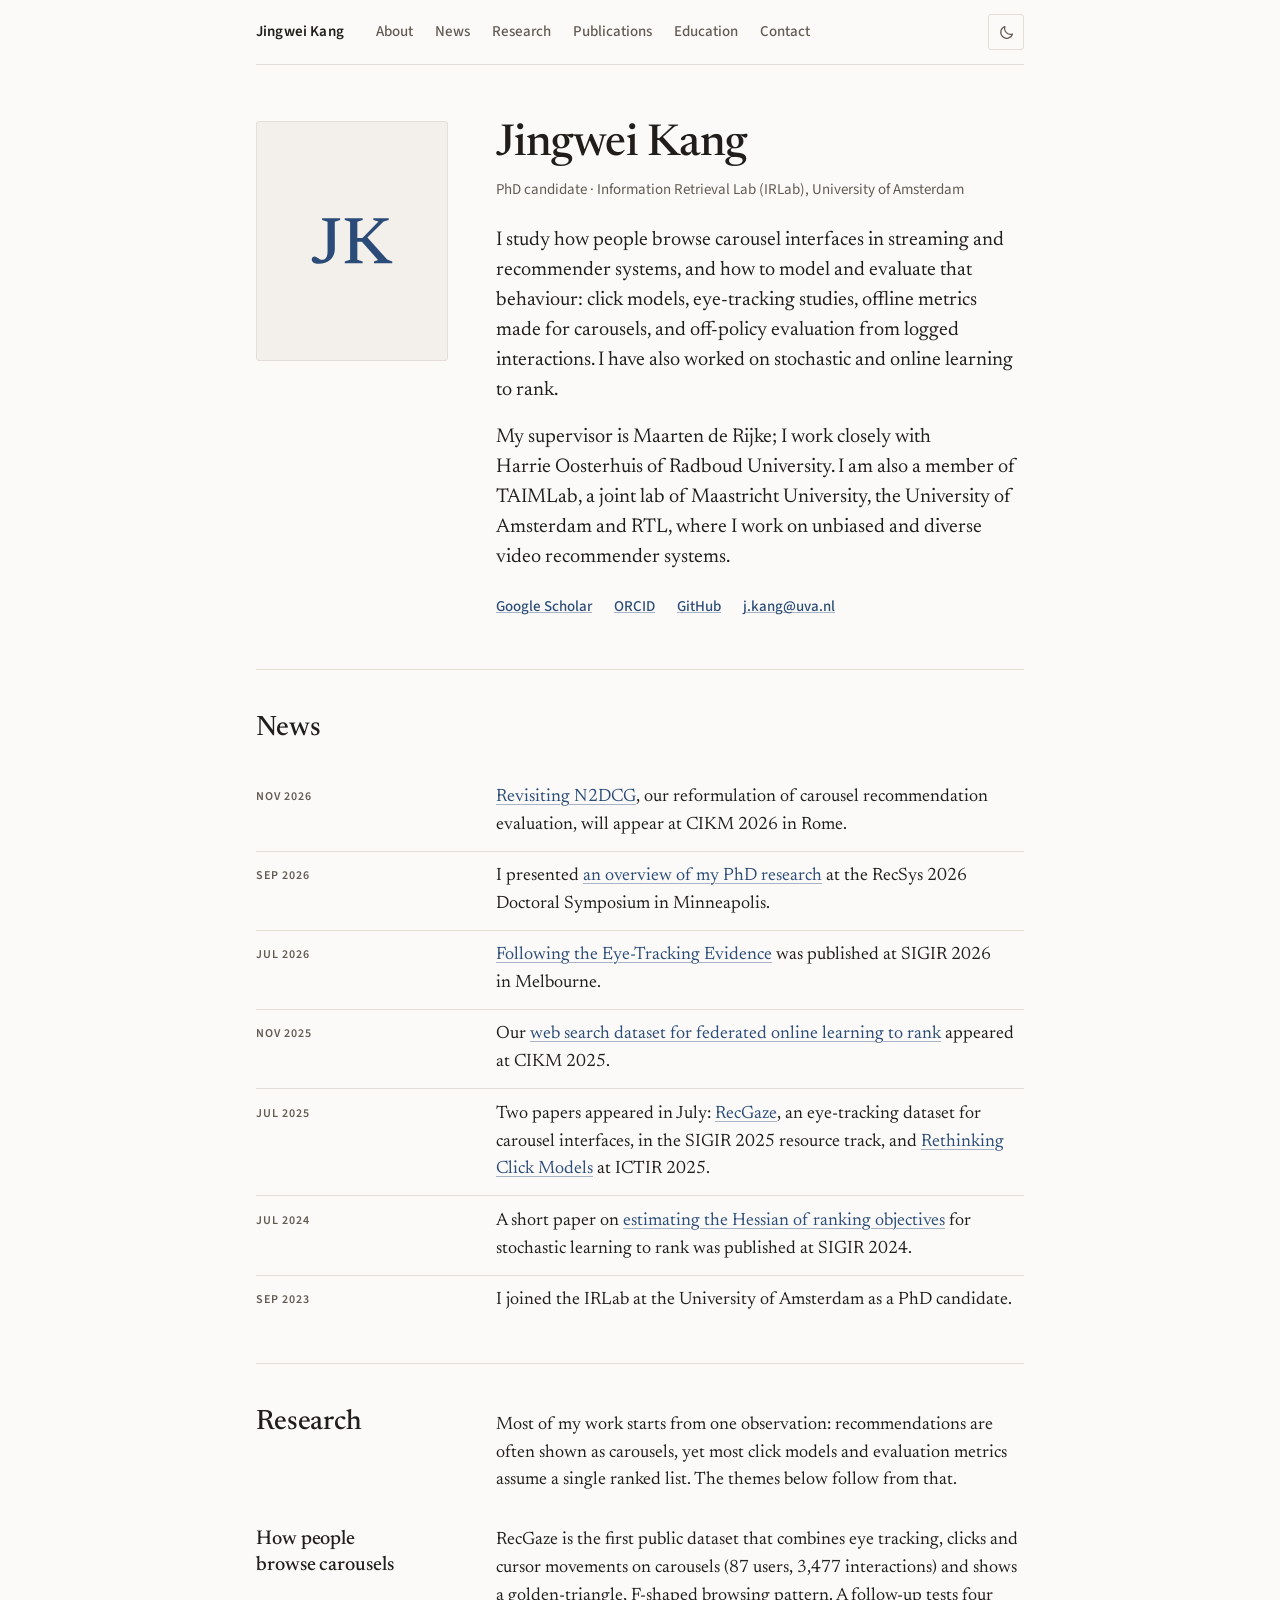
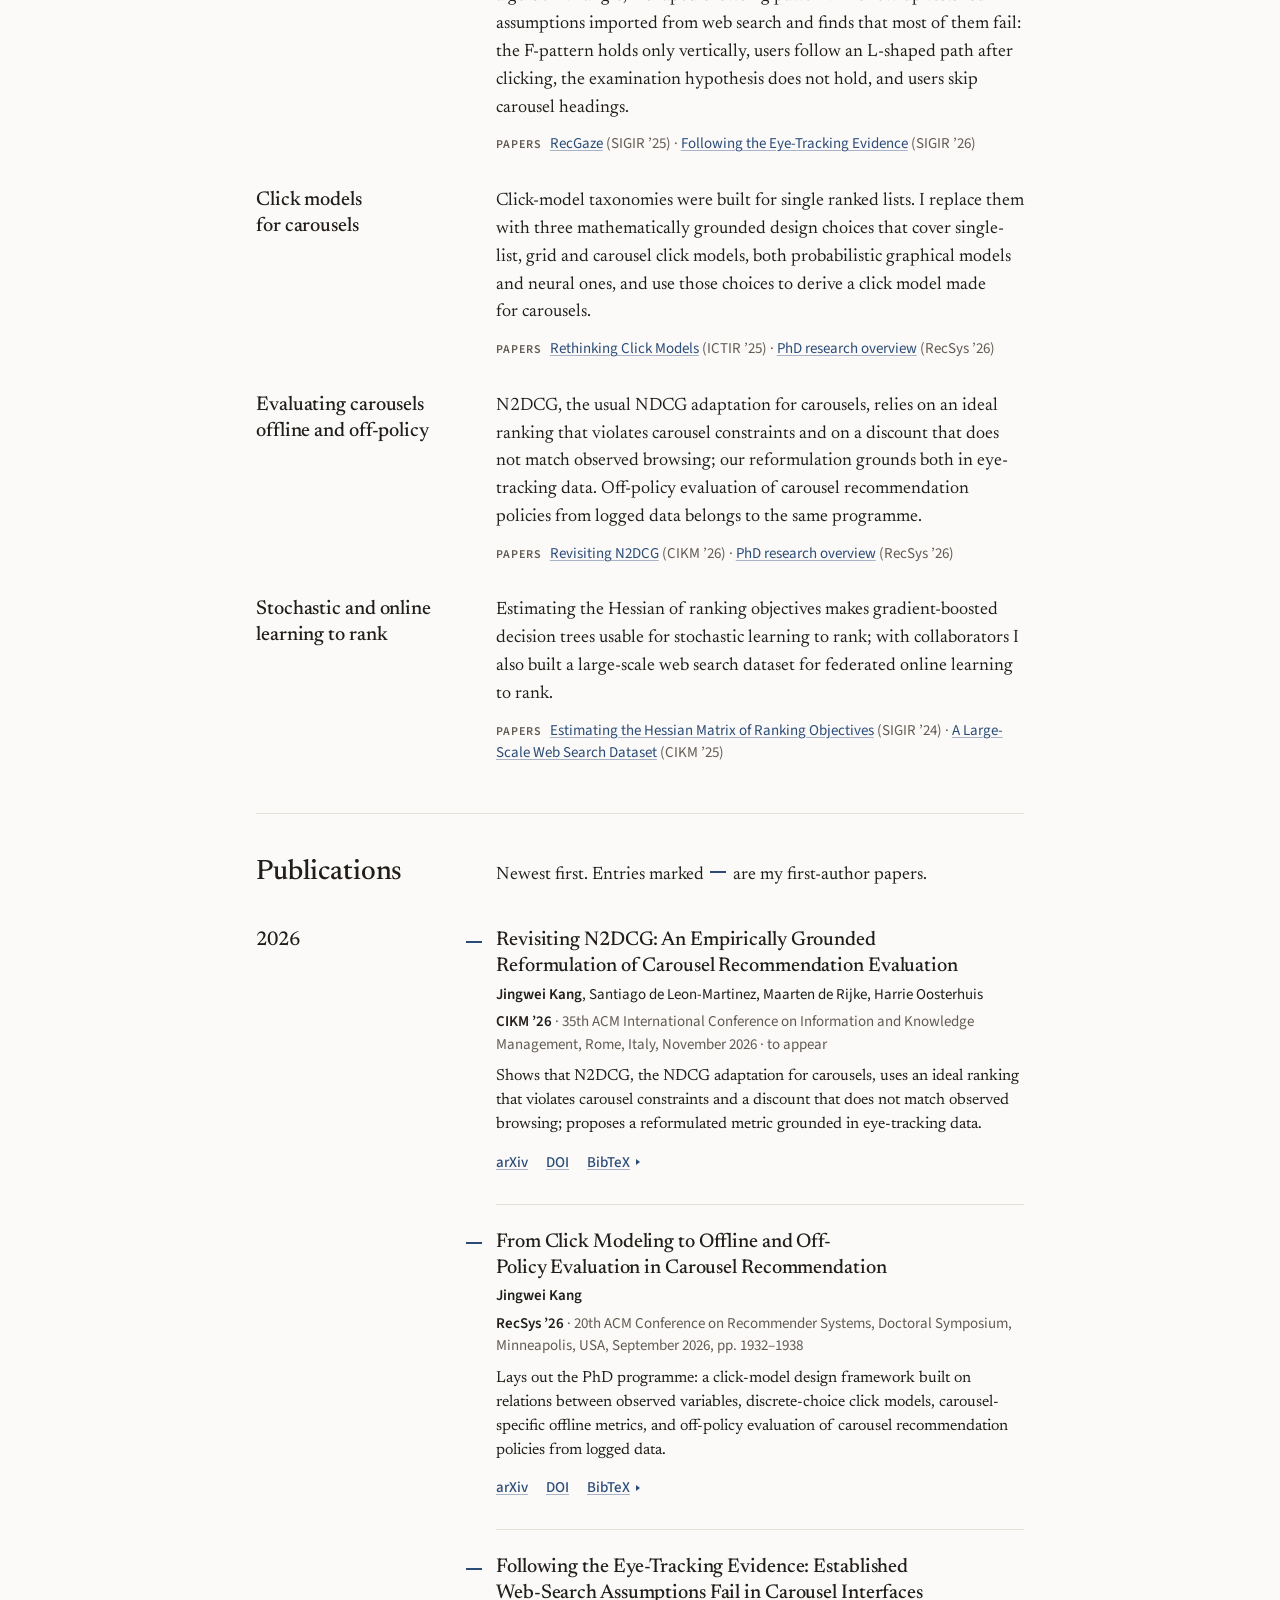
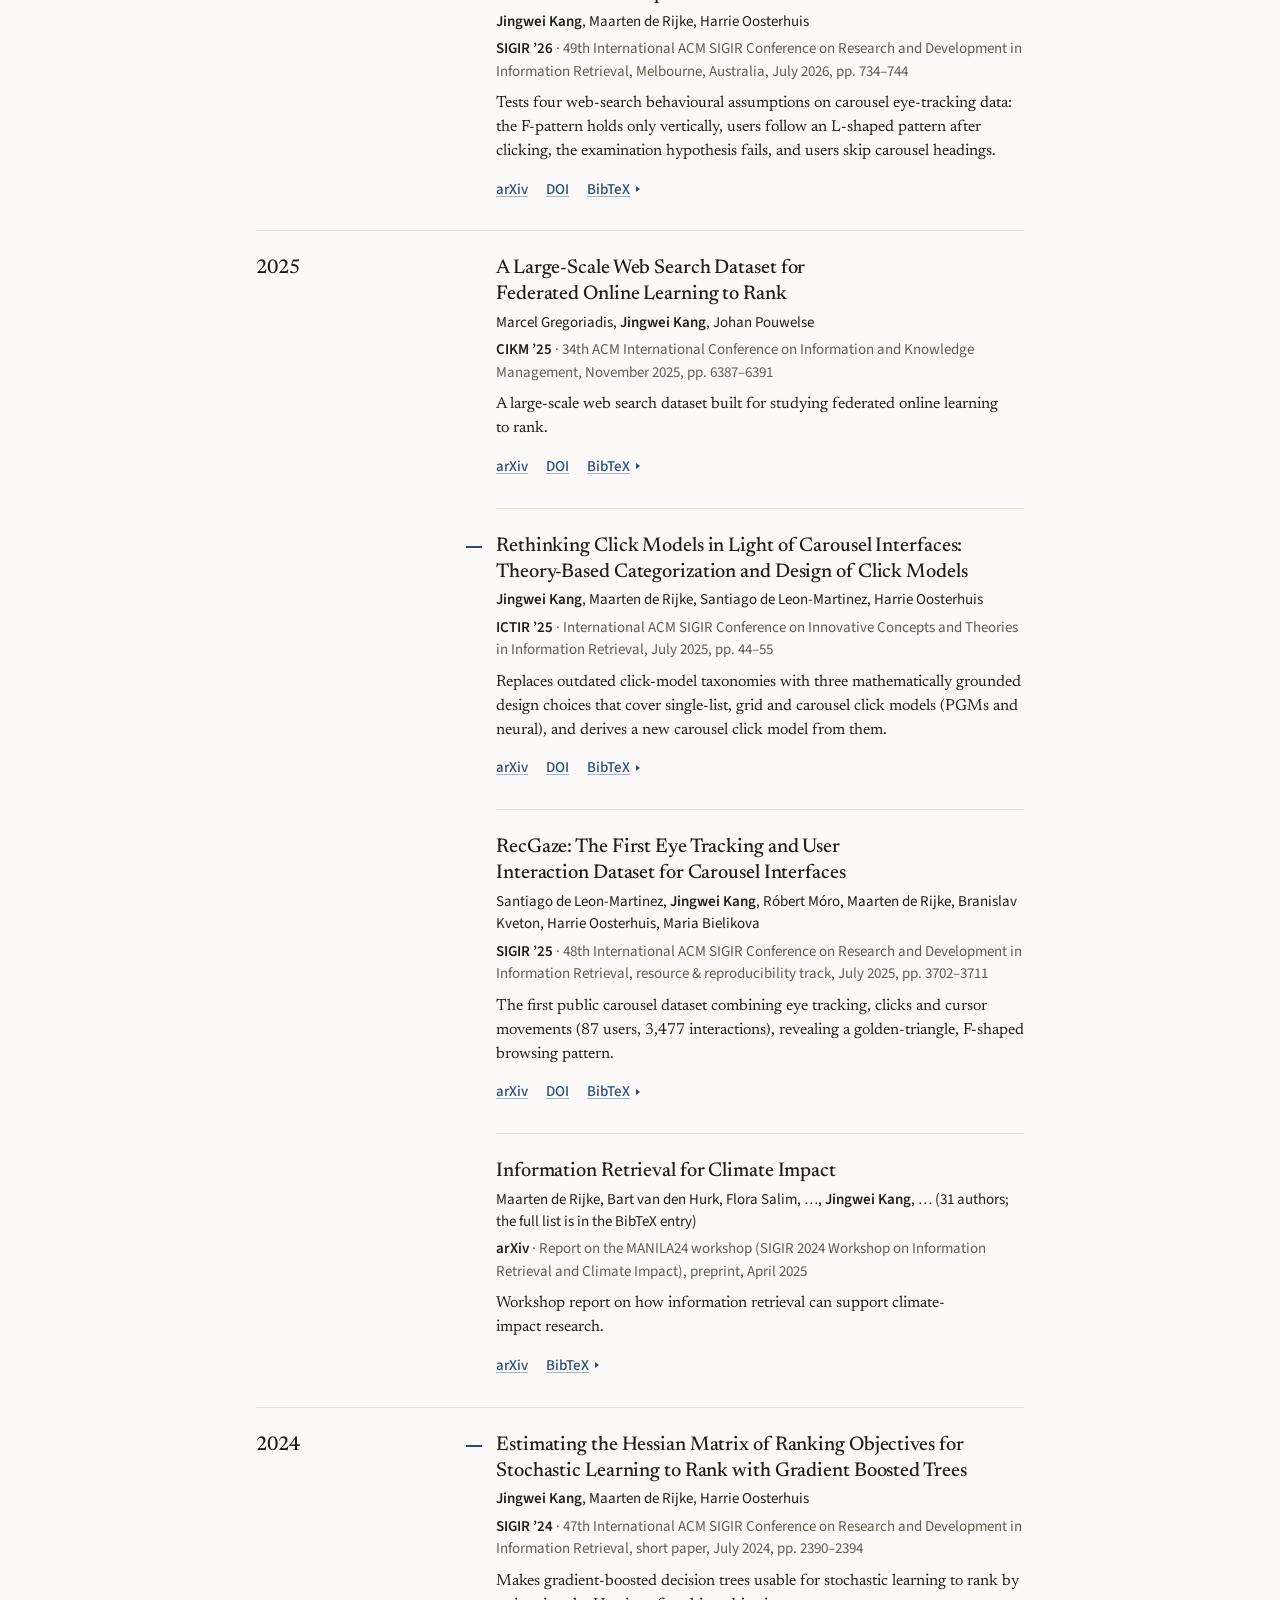
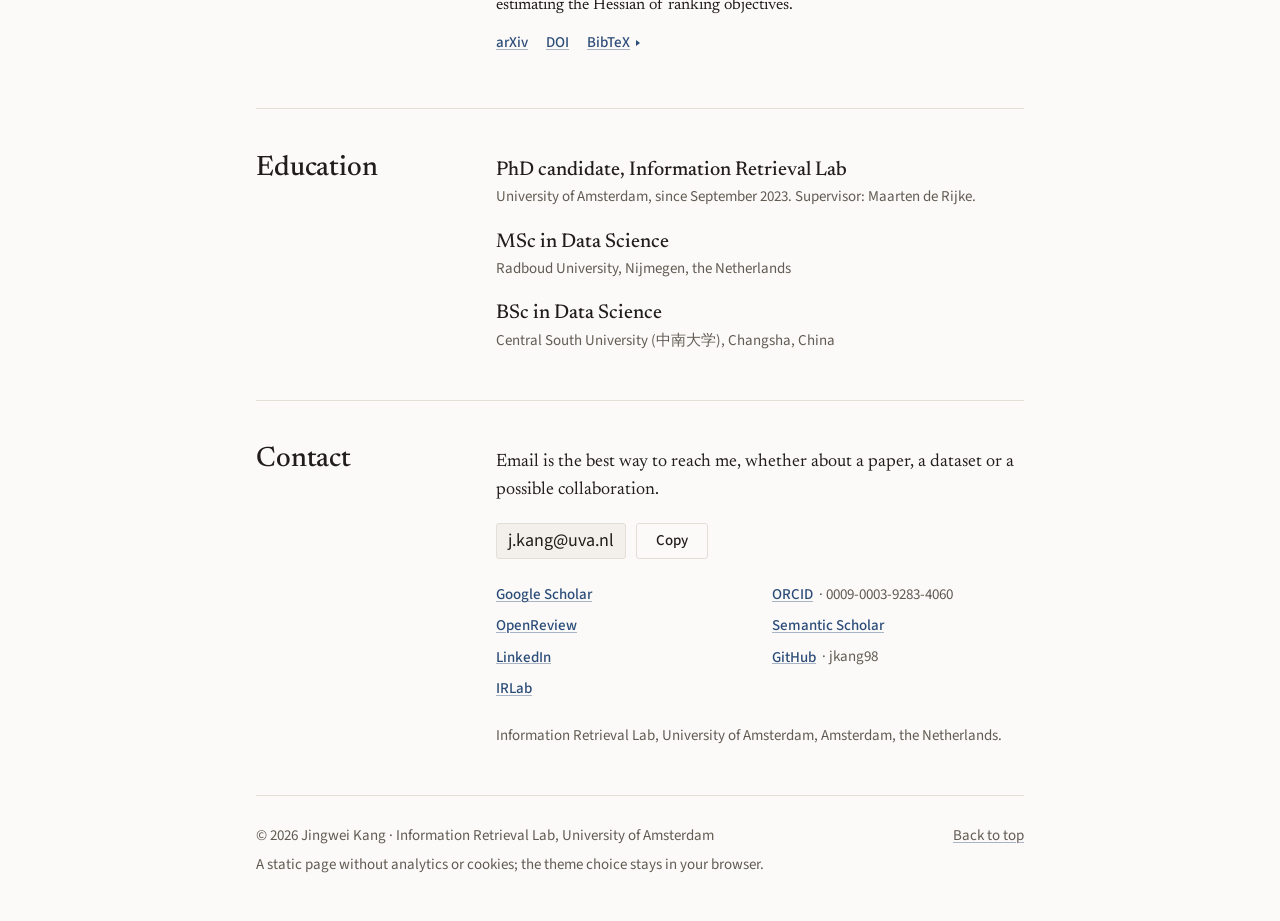
==== commit 4f0239ec: "Finish the classic academic variant after three QA rounds designs/d-classic: one type scale, two lab" ====
--- a/designs/d-classic/index.html
+++ b/designs/d-classic/index.html
@@ -15,12 +15,10 @@
   <meta name="theme-color" media="(prefers-color-scheme: light)" content="#FBFAF8">
   <meta name="theme-color" media="(prefers-color-scheme: dark)" content="#1C1A17">
   <link rel="icon" href="assets/img/favicon.svg" type="image/svg+xml">
-  <link rel="preconnect" href="https://fonts.googleapis.com">
-  <link rel="preconnect" href="https://fonts.gstatic.com" crossorigin>
-  <link rel="stylesheet" href="https://fonts.googleapis.com/css2?family=Newsreader:ital,opsz,wght@0,6..72,400..600;1,6..72,400..600&amp;family=Source+Sans+3:ital,wght@0,400..600;1,400..600&amp;display=swap">
-  <link rel="stylesheet" href="assets/css/style.css">
   <script>
-    // Apply a saved theme before the first paint and mark that scripts run.
+    // Apply a saved theme before the first paint and mark that scripts run (the script
+    // tag at the end of <body> puts the no-js class back if main.js fails to load).
+    // It sits above the stylesheets so that it never waits for the network.
     (function () {
       var root = document.documentElement;
       root.classList.remove('no-js');
@@ -34,7 +32,13 @@
       }
     })();
   </script>
-  <!-- ===== Structured data: keep the sameAs list identical to the profile links in the Contact section. ===== -->
+  <link rel="preconnect" href="https://fonts.googleapis.com">
+  <link rel="preconnect" href="https://fonts.gstatic.com" crossorigin>
+  <!-- ===== Fonts: the Google Fonts stylesheet is requested as a print sheet and switched to all media once it has arrived, so the page is painted in the fallback fonts straight away (display=swap) and never waits for fonts.googleapis.com, even when that server is slow or unreachable. The <noscript> copy loads it the ordinary way without JavaScript. Keep the two URLs identical. ===== -->
+  <link rel="stylesheet" href="https://fonts.googleapis.com/css2?family=Newsreader:ital,opsz,wght@0,6..72,400..600;1,6..72,400..600&amp;family=Source+Sans+3:ital,wght@0,400..600;1,400..600&amp;display=swap" media="print" onload="this.media='all'">
+  <noscript><link rel="stylesheet" href="https://fonts.googleapis.com/css2?family=Newsreader:ital,opsz,wght@0,6..72,400..600;1,6..72,400..600&amp;family=Source+Sans+3:ital,wght@0,400..600;1,400..600&amp;display=swap"></noscript>
+  <link rel="stylesheet" href="assets/css/style.css">
+  <!-- ===== Structured data: keep the sameAs list identical to the personal profile links in the Contact section (Scholar, ORCID, OpenReview, Semantic Scholar, LinkedIn, GitHub); the IRLab group link stays out. ===== -->
   <script type="application/ld+json">
     {
       "@context": "https://schema.org",
@@ -74,7 +78,7 @@
     <header class="site-header">
       <a class="brand" href="#top">Jingwei Kang</a>
       <nav class="site-nav" aria-label="Sections">
-        <ul>
+        <ul role="list">
           <li><a href="#about">About</a></li>
           <li><a href="#news">News</a></li>
           <li><a href="#research">Research</a></li>
@@ -95,23 +99,23 @@
       </button>
     </header>
 
-    <main id="main">
-      <!-- ===== Intro: name, role line, portrait and bio. The monogram is an inline SVG so that it follows the theme toggle; to use a photo, replace the whole <svg class="portrait"> with an <img> (see README.md). ===== -->
+    <main id="main" tabindex="-1">
+      <!-- ===== Intro: name, role line, portrait and bio. The monogram is an inline SVG (the letters are Newsreader outlines, so no font needs to load) so that it follows the theme toggle; to use a photo, replace the whole <svg class="portrait"> with an <img> (see README.md). ===== -->
       <section class="hero" id="about" aria-labelledby="name">
         <div class="hero-head">
           <h1 id="name">Jingwei Kang</h1>
-          <p class="role">PhD candidate · Information Retrieval Lab (IRLab), University of Amsterdam</p>
+          <p class="role">PhD candidate&nbsp;· Information Retrieval Lab (IRLab), University of Amsterdam</p>
         </div>
         <svg class="portrait" viewBox="0 0 320 400" role="img" aria-labelledby="portrait-title" focusable="false">
           <title id="portrait-title">Monogram with the initials J K, standing in for a portrait of Jingwei Kang</title>
-          <text x="160" y="214" text-anchor="middle" dominant-baseline="middle">JK</text>
+          <path d="M131.0 167.4L131.1 213.0Q131.1 218.8 129.1 223.6Q127.1 228.3 123.4 231.6Q119.7 235.0 114.8 236.7Q109.8 238.4 103.9 238.4L103.9 238.4Q100.1 238.4 97.5 237.5Q94.9 236.7 93.6 235.0Q92.2 233.4 92.2 231.2L92.2 231.2Q92.2 229.0 93.6 227.4Q94.9 225.9 97.4 225.9L97.4 225.9Q98.5 225.9 99.7 226.8Q101.0 227.6 102.5 228.8Q103.9 229.9 105.6 230.8Q107.3 231.7 109.3 231.7L109.3 231.7Q113.5 231.7 116.2 228.6Q118.8 225.5 118.8 217.8L118.8 217.8L118.8 167.4L109.7 164.5L109.7 161.6L140.0 161.6L140.0 164.5L131.0 167.4ZM184.8 192.9L219.3 231.3L227.8 234.4L227.8 237.3L197.0 237.3L197.0 234.7L203.8 231.9L176.6 201.3L164.8 201.3L164.8 194.9L177.6 194.9L204.6 167.1L195.9 164.5L195.9 161.6L221.8 161.6L221.8 164.5L213.2 167.3L182.1 198.1L184.8 192.9ZM178.0 164.5L169.0 167.4L169.0 231.4L177.9 234.4L177.9 237.3L147.8 237.3L147.8 234.4L156.8 231.4L156.8 167.4L147.8 164.5L147.8 161.6L178.0 161.6L178.0 164.5Z"/>
         </svg>
         <div class="hero-body">
           <div class="bio">
-            <p>I am a PhD candidate at the Information Retrieval Lab (IRLab) of the University of Amsterdam, supervised by Maarten de Rijke, and I work closely with Harrie Oosterhuis of Radboud University.</p>
-            <p>I study how people browse carousel interfaces in streaming and recommender systems, and how to model and evaluate that behaviour: click models, <span class="nb">eye-tracking</span> studies, offline metrics made for carousels, and <span class="nb">off-policy</span> evaluation from logged interactions. I have also worked on stochastic and online learning to rank. As a member of TAIMLab, a joint lab of Maastricht University, the University of Amsterdam and RTL, I work on unbiased and diverse video recommender systems.</p>
+            <p>I study how people browse carousel interfaces in streaming and recommender systems, and how to model and evaluate that behaviour: click models, eye-tracking studies, offline metrics made for carousels, and off-policy evaluation from logged interactions. I have also worked on stochastic and online learning to rank.</p>
+            <p>My supervisor is <span class="nb">Maarten de Rijke</span>; I work closely with <span class="nb">Harrie Oosterhuis</span> of Radboud University. I am also a member of TAIMLab, a joint lab of Maastricht University, the University of Amsterdam and RTL, where I work on unbiased and diverse video recommender systems.</p>
           </div>
-          <ul class="quick-links" aria-label="Profiles and email">
+          <ul class="quick-links" role="list" aria-label="Profiles and email">
             <li><a href="https://scholar.google.com/citations?user=pT_2QWUAAAAJ" rel="me">Google Scholar</a></li>
             <li><a href="https://orcid.org/0009-0003-9283-4060" rel="me">ORCID</a></li>
             <li><a href="https://github.com/jkang98" rel="me">GitHub</a></li>
@@ -124,7 +128,7 @@
       <section class="section" id="news" aria-labelledby="news-heading">
         <h2 id="news-heading">News</h2>
         <div class="body">
-          <ol class="news" reversed>
+          <ol class="news" role="list" reversed>
             <li>
               <time datetime="2026-11">Nov 2026</time>
               <p><a href="#pub-kang2026n2dcg">Revisiting N2DCG</a>, our reformulation of carousel recommendation evaluation, will appear at CIKM 2026 in Rome.</p>
@@ -135,7 +139,7 @@
             </li>
             <li>
               <time datetime="2026-07">Jul 2026</time>
-              <p><a href="#pub-kang2026eyetracking">Following the <span class="nb">Eye-Tracking</span> Evidence</a> was published at SIGIR 2026 in Melbourne.</p>
+              <p><a href="#pub-kang2026eyetracking">Following the Eye-Tracking Evidence</a> was published at SIGIR 2026 in Melbourne.</p>
             </li>
             <li>
               <time datetime="2025-11">Nov 2025</time>
@@ -143,7 +147,7 @@
             </li>
             <li>
               <time datetime="2025-07">Jul 2025</time>
-              <p>Two papers appeared in July: <a href="#pub-deleonmartinez2025recgaze">RecGaze</a>, an eye-tracking dataset for carousel interfaces, in the SIGIR 2025 resource track, and <a href="#pub-kang2025rethinking">Rethinking Click Models</a> at ICTIR 2025.</p>
+              <p>Two papers appeared in July: <a href="#pub-deleon2025recgaze">RecGaze</a>, an eye-tracking dataset for carousel interfaces, in the SIGIR 2025 resource track, and <a href="#pub-kang2025rethinking">Rethinking Click Models</a> at ICTIR 2025.</p>
             </li>
             <li>
               <time datetime="2024-07">Jul 2024</time>
@@ -166,32 +170,33 @@
 
         <h3 class="side">How people browse carousels</h3>
         <div class="body theme">
-          <p>Eye-tracking studies of carousel interfaces. RecGaze is the first public dataset that combines gaze, clicks and cursor movements on carousels (87 users, 3,477 interactions) and shows a golden-triangle, <span class="nb">F-shaped</span> browsing pattern. A <span class="nb">follow-up</span> tests four assumptions imported from web search and finds that most of them fail: the <span class="nb">F-pattern</span> holds only vertically, users follow an <span class="nb">L-shaped</span> path after clicking, the examination hypothesis does not hold, and users skip carousel headings.</p>
-          <p class="related"><span class="label">Papers</span><a href="#pub-deleonmartinez2025recgaze">RecGaze</a> (SIGIR ’25) · <a href="#pub-kang2026eyetracking">Following the <span class="nb">Eye-Tracking</span> Evidence</a> (SIGIR ’26)</p>
+          <p>RecGaze is the first public dataset that combines eye tracking, clicks and cursor movements on carousels (87 users, 3,477 interactions) and shows a golden-triangle, <span class="nb">F-shaped</span> browsing pattern. A follow-up tests four assumptions imported from web search and finds that most of them fail: the <span class="nb">F-pattern</span> holds only vertically, users follow an <span class="nb">L-shaped</span> path after clicking, the examination hypothesis does not hold, and users skip carousel headings.</p>
+          <p class="related"><span class="label">Papers</span><a href="#pub-deleon2025recgaze">RecGaze</a> (SIGIR ’25)&nbsp;· <a href="#pub-kang2026eyetracking">Following the Eye-Tracking Evidence</a> (SIGIR ’26)</p>
         </div>
 
         <h3 class="side">Click models for carousels</h3>
         <div class="body theme">
-          <p>Click-model taxonomies were built for single ranked lists. I replace them with three mathematically grounded design choices that cover <span class="nb">single-list</span>, grid and carousel click models, both probabilistic graphical models and neural ones, and use those choices to derive a click model made for carousels.</p>
-          <p class="related"><span class="label">Papers</span><a href="#pub-kang2025rethinking">Rethinking Click Models</a> (ICTIR ’25) · <a href="#pub-kang2026click">PhD research overview</a> (RecSys ’26)</p>
-        </div>
-
-        <h3 class="side">Evaluating carousel recommendation</h3>
+          <p>Click-model taxonomies were built for single ranked lists. I replace them with three mathematically grounded design choices that cover single-list, grid and carousel click models, both probabilistic graphical models and neural ones, and use those choices to derive a click model made for carousels.</p>
+          <p class="related"><span class="label">Papers</span><a href="#pub-kang2025rethinking">Rethinking Click Models</a> (ICTIR ’25)&nbsp;· <a href="#pub-kang2026click">PhD research overview</a> (RecSys ’26)</p>
+        </div>
+
+        <h3 class="side">Evaluating carousels offline and off-policy</h3>
         <div class="body theme">
-          <p>Offline metrics and off-policy evaluation for carousel layouts. N2DCG, the usual NDCG adaptation for carousels, relies on an ideal ranking that violates carousel constraints and on a discount that does not match observed browsing; our reformulation grounds both in eye-tracking data. Off-policy evaluation of carousel recommendation policies from logged data belongs to the same programme.</p>
-          <p class="related"><span class="label">Papers</span><a href="#pub-kang2026n2dcg">Revisiting N2DCG</a> (CIKM ’26) · <a href="#pub-kang2026click">PhD research overview</a> (RecSys ’26)</p>
-        </div>
-
-        <h3 class="side">Learning to rank</h3>
+          <p>N2DCG, the usual NDCG adaptation for carousels, relies on an ideal ranking that violates carousel constraints and on a discount that does not match observed browsing; our reformulation grounds both in eye-tracking data. Off-policy evaluation of carousel recommendation policies from logged data belongs to the same programme.</p>
+          <p class="related"><span class="label">Papers</span><a href="#pub-kang2026n2dcg">Revisiting N2DCG</a> (CIKM ’26)&nbsp;· <a href="#pub-kang2026click">PhD research overview</a> (RecSys ’26)</p>
+        </div>
+
+        <h3 class="side">Stochastic and online learning to rank</h3>
         <div class="body theme">
-          <p>Stochastic and online learning to rank. Estimating the Hessian of ranking objectives makes gradient-boosted decision trees usable for stochastic learning to rank; with collaborators I also built a large-scale web search dataset for federated online learning to rank.</p>
-          <p class="related"><span class="label">Papers</span><a href="#pub-kang2024hessian">Estimating the Hessian Matrix of Ranking Objectives</a> (SIGIR ’24) · <a href="#pub-gregoriadis2025federated">A&nbsp;<span class="nb">Large-Scale</span> Web Search Dataset</a> (CIKM ’25)</p>
+          <p>Estimating the Hessian of ranking objectives makes gradient-boosted decision trees usable for stochastic learning to rank; with collaborators I also built a large-scale web search dataset for federated online learning to rank.</p>
+          <p class="related"><span class="label">Papers</span><a href="#pub-kang2024hessian">Estimating the Hessian Matrix of Ranking Objectives</a> (SIGIR ’24)&nbsp;· <a href="#pub-gregoriadis2025federated">A&nbsp;Large-Scale Web Search Dataset</a> (CIKM ’25)</p>
         </div>
       </section>
 
       <!-- ===== Publications: grouped by year, newest first. Each year is an <h3 class="side year"> plus an <ol class="body pubs">.
            To add a paper, copy one <li class="pub"> block (template in README.md). Only id="pub-KEY" needs to be unique; the
-           BibTeX and Copy buttons find their own blocks. Keep the <pre> at the left margin so copied BibTeX has no indentation. ===== -->
+           BibTeX and Copy buttons find their own blocks. In the BibTeX keep the <pre> at the left margin and one field per line,
+           each line in its own <span class="f">: the Copy button copies the plain text, the spans only lay it out. ===== -->
       <section class="section section--pubs" id="publications" aria-labelledby="publications-heading">
         <h2 id="publications-heading">Publications</h2>
         <div class="body">
@@ -199,11 +204,11 @@
         </div>
 
         <h3 class="side year" id="year-2026">2026</h3>
-        <ol class="body pubs" aria-labelledby="year-2026">
+        <ol class="body pubs" role="list" aria-labelledby="year-2026">
           <li class="pub pub--first" id="pub-kang2026n2dcg">
             <h4 class="pub-title">Revisiting N2DCG: An Empirically Grounded Reformulation of Carousel Recommendation Evaluation</h4>
             <p class="pub-meta pub-authors"><span class="me">Jingwei Kang<span class="visually-hidden"> (first author)</span></span>, Santiago de Leon-Martinez, Maarten de Rijke, Harrie Oosterhuis</p>
-            <p class="pub-meta pub-venue"><span class="venue">CIKM ’26</span> · 35th ACM International Conference on Information and Knowledge Management, Rome, Italy, November 2026 · to appear</p>
+            <p class="pub-meta pub-venue"><span class="venue">CIKM ’26</span>&nbsp;· 35th ACM International Conference on Information and Knowledge Management, Rome, Italy, November 2026&nbsp;· to appear</p>
             <p class="pub-summary">Shows that N2DCG, the NDCG adaptation for carousels, uses an ideal ranking that violates carousel constraints and a discount that does not match observed browsing; proposes a reformulated metric grounded in eye-tracking data.</p>
             <p class="pub-links">
               <a href="https://arxiv.org/abs/2608.21877">arXiv</a>
@@ -211,27 +216,23 @@
               <button class="textbutton" type="button" aria-expanded="false">BibTeX</button>
             </p>
             <div class="bib" hidden>
-<pre><code>@inproceedings{kang2026n2dcg,
-  author    = {Kang, Jingwei and de Leon-Martinez, Santiago
-    and de Rijke, Maarten and Oosterhuis, Harrie},
-  title     = {Revisiting {N2DCG}: An Empirically Grounded
-    Reformulation of Carousel Recommendation Evaluation},
-  booktitle = {Proceedings of the 35th ACM International
-    Conference on Information and Knowledge Management
-    (CIKM '26)},
-  publisher = {ACM},
-  year      = {2026},
-  doi       = {10.1145/3799682.3839894},
-  note      = {To appear}
-}</code></pre>
+<pre><code><span class="f">@inproceedings{<wbr>kang2026n2dcg,</span>
+<span class="f">  author    = {Kang, Jingwei and de Leon-Martinez, Santiago and de Rijke, Maarten and Oosterhuis, Harrie},</span>
+<span class="f">  title     = {Revisiting {N2DCG}: An Empirically Grounded Reformulation of Carousel Recommendation Evaluation},</span>
+<span class="f">  booktitle = {Proceedings of the 35th ACM International Conference on Information and Knowledge Management (CIKM '26)},</span>
+<span class="f">  publisher = {ACM},</span>
+<span class="f">  year      = {2026},</span>
+<span class="f">  doi       = {10.1145/3799682.3839894},</span>
+<span class="f">  note      = {To appear}</span>
+<span class="f">}</span></code></pre>
               <p class="bib-foot"><button class="btn btn-copy" type="button">Copy</button><span class="copy-status" role="status" aria-live="polite"></span></p>
             </div>
           </li>
 
           <li class="pub pub--first" id="pub-kang2026click">
-            <h4 class="pub-title">From Click Modeling to Offline and <span class="nb">Off-Policy</span> Evaluation in Carousel Recommendation</h4>
+            <h4 class="pub-title">From Click Modeling to Offline and Off-Policy Evaluation in Carousel Recommendation</h4>
             <p class="pub-meta pub-authors"><span class="me">Jingwei Kang<span class="visually-hidden"> (sole author)</span></span></p>
-            <p class="pub-meta pub-venue"><span class="venue">RecSys ’26</span> · 20th ACM Conference on Recommender Systems, Doctoral Symposium, Minneapolis, USA, September 2026, pp. 1932–1938</p>
+            <p class="pub-meta pub-venue"><span class="venue">RecSys ’26</span>&nbsp;· 20th ACM Conference on Recommender Systems, Doctoral Symposium, Minneapolis, USA, September 2026, pp. 1932–1938</p>
             <p class="pub-summary">Lays out the PhD programme: a click-model design framework built on relations between observed variables, discrete-choice click models, carousel-specific offline metrics, and off-policy evaluation of carousel recommendation policies from logged data.</p>
             <p class="pub-links">
               <a href="https://arxiv.org/abs/2608.22022">arXiv</a>
@@ -239,25 +240,24 @@
               <button class="textbutton" type="button" aria-expanded="false">BibTeX</button>
             </p>
             <div class="bib" hidden>
-<pre><code>@inproceedings{kang2026click,
-  author    = {Kang, Jingwei},
-  title     = {From Click Modeling to Offline and Off-Policy
-    Evaluation in Carousel Recommendation},
-  booktitle = {Proceedings of the 20th ACM Conference on
-    Recommender Systems (RecSys '26)},
-  publisher = {ACM},
-  year      = {2026},
-  pages     = {1932--1938},
-  doi       = {10.1145/3773078.3831937}
-}</code></pre>
+<pre><code><span class="f">@inproceedings{<wbr>kang2026click,</span>
+<span class="f">  author    = {Kang, Jingwei},</span>
+<span class="f">  title     = {From Click Modeling to Offline and Off-Policy Evaluation in Carousel Recommendation},</span>
+<span class="f">  booktitle = {Proceedings of the 20th ACM Conference on Recommender Systems (RecSys '26)},</span>
+<span class="f">  publisher = {ACM},</span>
+<span class="f">  year      = {2026},</span>
+<span class="f">  pages     = {1932--1938},</span>
+<span class="f">  doi       = {10.1145/3773078.3831937},</span>
+<span class="f">  note      = {Doctoral Symposium}</span>
+<span class="f">}</span></code></pre>
               <p class="bib-foot"><button class="btn btn-copy" type="button">Copy</button><span class="copy-status" role="status" aria-live="polite"></span></p>
             </div>
           </li>
 
           <li class="pub pub--first" id="pub-kang2026eyetracking">
-            <h4 class="pub-title">Following the <span class="nb">Eye-Tracking</span> Evidence: Established <span class="nb">Web-Search</span> Assumptions Fail in Carousel Interfaces</h4>
+            <h4 class="pub-title">Following the Eye-Tracking Evidence: Established Web-Search Assumptions Fail in Carousel Interfaces</h4>
             <p class="pub-meta pub-authors"><span class="me">Jingwei Kang<span class="visually-hidden"> (first author)</span></span>, Maarten de Rijke, Harrie Oosterhuis</p>
-            <p class="pub-meta pub-venue"><span class="venue">SIGIR ’26</span> · 49th International ACM SIGIR Conference on Research and Development in Information Retrieval, Melbourne, Australia, July 2026, pp. 734–744</p>
+            <p class="pub-meta pub-venue"><span class="venue">SIGIR ’26</span>&nbsp;· 49th International ACM SIGIR Conference on Research and Development in Information Retrieval, Melbourne, Australia, July 2026, pp. 734–744</p>
             <p class="pub-summary">Tests four web-search behavioural assumptions on carousel eye-tracking data: the <span class="nb">F-pattern</span> holds only vertically, users follow an <span class="nb">L-shaped</span> pattern after clicking, the examination hypothesis fails, and users skip carousel headings.</p>
             <p class="pub-links">
               <a href="https://arxiv.org/abs/2604.21019">arXiv</a>
@@ -265,31 +265,26 @@
               <button class="textbutton" type="button" aria-expanded="false">BibTeX</button>
             </p>
             <div class="bib" hidden>
-<pre><code>@inproceedings{kang2026eyetracking,
-  author    = {Kang, Jingwei and de Rijke, Maarten and
-    Oosterhuis, Harrie},
-  title     = {Following the Eye-Tracking Evidence:
-    Established Web-Search Assumptions Fail in Carousel
-    Interfaces},
-  booktitle = {Proceedings of the 49th International ACM SIGIR
-    Conference on Research and Development in Information
-    Retrieval (SIGIR '26)},
-  publisher = {ACM},
-  year      = {2026},
-  pages     = {734--744},
-  doi       = {10.1145/3805712.3809657}
-}</code></pre>
+<pre><code><span class="f">@inproceedings{<wbr>kang2026eyetracking,</span>
+<span class="f">  author    = {Kang, Jingwei and de Rijke, Maarten and Oosterhuis, Harrie},</span>
+<span class="f">  title     = {Following the Eye-Tracking Evidence: Established Web-Search Assumptions Fail in Carousel Interfaces},</span>
+<span class="f">  booktitle = {Proceedings of the 49th International ACM SIGIR Conference on Research and Development in Information Retrieval (SIGIR '26)},</span>
+<span class="f">  publisher = {ACM},</span>
+<span class="f">  year      = {2026},</span>
+<span class="f">  pages     = {734--744},</span>
+<span class="f">  doi       = {10.1145/3805712.3809657}</span>
+<span class="f">}</span></code></pre>
               <p class="bib-foot"><button class="btn btn-copy" type="button">Copy</button><span class="copy-status" role="status" aria-live="polite"></span></p>
             </div>
           </li>
         </ol>
 
         <h3 class="side year" id="year-2025">2025</h3>
-        <ol class="body pubs" aria-labelledby="year-2025">
+        <ol class="body pubs" role="list" aria-labelledby="year-2025">
           <li class="pub" id="pub-gregoriadis2025federated">
-            <h4 class="pub-title">A&nbsp;<span class="nb">Large-Scale</span> Web Search Dataset for Federated Online Learning to Rank</h4>
+            <h4 class="pub-title">A&nbsp;Large-Scale Web Search Dataset for Federated Online Learning to Rank</h4>
             <p class="pub-meta pub-authors">Marcel Gregoriadis, <span class="me">Jingwei Kang</span>, Johan Pouwelse</p>
-            <p class="pub-meta pub-venue"><span class="venue">CIKM ’25</span> · 34th ACM International Conference on Information and Knowledge Management, November 2025, pp. 6387–6391</p>
+            <p class="pub-meta pub-venue"><span class="venue">CIKM ’25</span>&nbsp;· 34th ACM International Conference on Information and Knowledge Management, November 2025, pp. 6387–6391</p>
             <p class="pub-summary">A large-scale web search dataset built for studying federated online learning to rank.</p>
             <p class="pub-links">
               <a href="https://arxiv.org/abs/2508.12353">arXiv</a>
@@ -297,27 +292,23 @@
               <button class="textbutton" type="button" aria-expanded="false">BibTeX</button>
             </p>
             <div class="bib" hidden>
-<pre><code>@inproceedings{gregoriadis2025federated,
-  author    = {Gregoriadis, Marcel and Kang, Jingwei and
-    Pouwelse, Johan},
-  title     = {A Large-Scale Web Search Dataset for Federated
-    Online Learning to Rank},
-  booktitle = {Proceedings of the 34th ACM International
-    Conference on Information and Knowledge Management
-    (CIKM '25)},
-  publisher = {ACM},
-  year      = {2025},
-  pages     = {6387--6391},
-  doi       = {10.1145/3746252.3761651}
-}</code></pre>
+<pre><code><span class="f">@inproceedings{<wbr>gregoriadis2025federated,</span>
+<span class="f">  author    = {Gregoriadis, Marcel and Kang, Jingwei and Pouwelse, Johan},</span>
+<span class="f">  title     = {A Large-Scale Web Search Dataset for Federated Online Learning to Rank},</span>
+<span class="f">  booktitle = {Proceedings of the 34th ACM International Conference on Information and Knowledge Management (CIKM '25)},</span>
+<span class="f">  publisher = {ACM},</span>
+<span class="f">  year      = {2025},</span>
+<span class="f">  pages     = {6387--6391},</span>
+<span class="f">  doi       = {10.1145/3746252.3761651}</span>
+<span class="f">}</span></code></pre>
               <p class="bib-foot"><button class="btn btn-copy" type="button">Copy</button><span class="copy-status" role="status" aria-live="polite"></span></p>
             </div>
           </li>
 
           <li class="pub pub--first" id="pub-kang2025rethinking">
-            <h4 class="pub-title">Rethinking Click Models in Light of Carousel Interfaces: <span class="nb">Theory-Based</span> Categorization and Design of Click Models</h4>
+            <h4 class="pub-title">Rethinking Click Models in Light of Carousel Interfaces: Theory-Based Categorization and Design of Click Models</h4>
             <p class="pub-meta pub-authors"><span class="me">Jingwei Kang<span class="visually-hidden"> (first author)</span></span>, Maarten de Rijke, Santiago de Leon-Martinez, Harrie Oosterhuis</p>
-            <p class="pub-meta pub-venue"><span class="venue">ICTIR ’25</span> · International ACM SIGIR Conference on Innovative Concepts and Theories in Information Retrieval, July 2025, pp. 44–55</p>
+            <p class="pub-meta pub-venue"><span class="venue">ICTIR ’25</span>&nbsp;· International ACM SIGIR Conference on Innovative Concepts and Theories in Information Retrieval, July 2025, pp. 44–55</p>
             <p class="pub-summary">Replaces outdated click-model taxonomies with three mathematically grounded design choices that cover single-list, grid and carousel click models (PGMs and neural), and derives a new carousel click model from them.</p>
             <p class="pub-links">
               <a href="https://arxiv.org/abs/2506.18548">arXiv</a>
@@ -325,28 +316,23 @@
               <button class="textbutton" type="button" aria-expanded="false">BibTeX</button>
             </p>
             <div class="bib" hidden>
-<pre><code>@inproceedings{kang2025rethinking,
-  author    = {Kang, Jingwei and de Rijke, Maarten and
-    de Leon-Martinez, Santiago and Oosterhuis, Harrie},
-  title     = {Rethinking Click Models in Light of Carousel
-    Interfaces: Theory-Based Categorization and Design of
-    Click Models},
-  booktitle = {Proceedings of the International ACM SIGIR
-    Conference on Innovative Concepts and Theories in
-    Information Retrieval (ICTIR '25)},
-  publisher = {ACM},
-  year      = {2025},
-  pages     = {44--55},
-  doi       = {10.1145/3731120.3744585}
-}</code></pre>
-              <p class="bib-foot"><button class="btn btn-copy" type="button">Copy</button><span class="copy-status" role="status" aria-live="polite"></span></p>
-            </div>
-          </li>
-
-          <li class="pub" id="pub-deleonmartinez2025recgaze">
+<pre><code><span class="f">@inproceedings{<wbr>kang2025rethinking,</span>
+<span class="f">  author    = {Kang, Jingwei and de Rijke, Maarten and de Leon-Martinez, Santiago and Oosterhuis, Harrie},</span>
+<span class="f">  title     = {Rethinking Click Models in Light of Carousel Interfaces: Theory-Based Categorization and Design of Click Models},</span>
+<span class="f">  booktitle = {Proceedings of the International ACM SIGIR Conference on Innovative Concepts and Theories in Information Retrieval (ICTIR '25)},</span>
+<span class="f">  publisher = {ACM},</span>
+<span class="f">  year      = {2025},</span>
+<span class="f">  pages     = {44--55},</span>
+<span class="f">  doi       = {10.1145/3731120.3744585}</span>
+<span class="f">}</span></code></pre>
+              <p class="bib-foot"><button class="btn btn-copy" type="button">Copy</button><span class="copy-status" role="status" aria-live="polite"></span></p>
+            </div>
+          </li>
+
+          <li class="pub" id="pub-deleon2025recgaze">
             <h4 class="pub-title">RecGaze: The First Eye Tracking and User Interaction Dataset for Carousel Interfaces</h4>
             <p class="pub-meta pub-authors">Santiago de Leon-Martinez, <span class="me">Jingwei Kang</span>, Róbert Móro, Maarten de Rijke, Branislav Kveton, Harrie Oosterhuis, Maria Bielikova</p>
-            <p class="pub-meta pub-venue"><span class="venue">SIGIR ’25</span> · 48th International ACM SIGIR Conference on Research and Development in Information Retrieval, resource &amp; reproducibility track, July 2025, pp. 3702–3711</p>
+            <p class="pub-meta pub-venue"><span class="venue">SIGIR ’25</span>&nbsp;· 48th International ACM SIGIR Conference on Research and Development in Information Retrieval, resource &amp; reproducibility track, July 2025, pp. 3702–3711</p>
             <p class="pub-summary">The first public carousel dataset combining eye tracking, clicks and cursor movements (87 users, 3,477 interactions), revealing a golden-triangle, <span class="nb">F-shaped</span> browsing pattern.</p>
             <p class="pub-links">
               <a href="https://arxiv.org/abs/2504.20792">arXiv</a>
@@ -354,20 +340,15 @@
               <button class="textbutton" type="button" aria-expanded="false">BibTeX</button>
             </p>
             <div class="bib" hidden>
-<pre><code>@inproceedings{deleonmartinez2025recgaze,
-  author    = {de Leon-Martinez, Santiago and Kang, Jingwei
-    and M{\'o}ro, R{\'o}bert and de Rijke, Maarten and Kveton,
-    Branislav and Oosterhuis, Harrie and Bielikova, Maria},
-  title     = {{RecGaze}: The First Eye Tracking and User
-    Interaction Dataset for Carousel Interfaces},
-  booktitle = {Proceedings of the 48th International ACM SIGIR
-    Conference on Research and Development in Information
-    Retrieval (SIGIR '25)},
-  publisher = {ACM},
-  year      = {2025},
-  pages     = {3702--3711},
-  doi       = {10.1145/3726302.3730301}
-}</code></pre>
+<pre><code><span class="f">@inproceedings{<wbr>deleon2025recgaze,</span>
+<span class="f">  author    = {de Leon-Martinez, Santiago and Kang, Jingwei and M{\'o}ro, R{\'o}bert and de Rijke, Maarten and Kveton, Branislav and Oosterhuis, Harrie and Bielikova, Maria},</span>
+<span class="f">  title     = {{RecGaze}: The First Eye Tracking and User Interaction Dataset for Carousel Interfaces},</span>
+<span class="f">  booktitle = {Proceedings of the 48th International ACM SIGIR Conference on Research and Development in Information Retrieval (SIGIR '25)},</span>
+<span class="f">  publisher = {ACM},</span>
+<span class="f">  year      = {2025},</span>
+<span class="f">  pages     = {3702--3711},</span>
+<span class="f">  doi       = {10.1145/3726302.3730301}</span>
+<span class="f">}</span></code></pre>
               <p class="bib-foot"><button class="btn btn-copy" type="button">Copy</button><span class="copy-status" role="status" aria-live="polite"></span></p>
             </div>
           </li>
@@ -375,44 +356,33 @@
           <li class="pub" id="pub-derijke2025climate">
             <h4 class="pub-title">Information Retrieval for Climate Impact</h4>
             <p class="pub-meta pub-authors">Maarten de Rijke, Bart van den Hurk, Flora Salim, …, <span class="me">Jingwei Kang</span>, … (31 authors; the full list is in the BibTeX entry)</p>
-            <p class="pub-meta pub-venue"><span class="venue">arXiv</span> · Report on the MANILA24 workshop (SIGIR 2024 Workshop on Information Retrieval and Climate Impact), preprint, April 2025</p>
-            <p class="pub-summary">Workshop report on how information retrieval can support <span class="nb">climate-impact</span> research.</p>
+            <p class="pub-meta pub-venue"><span class="venue">arXiv</span>&nbsp;· Report on the MANILA24 workshop (SIGIR 2024 Workshop on Information Retrieval and Climate Impact), preprint, April 2025</p>
+            <p class="pub-summary">Workshop report on how information retrieval can support climate-impact research.</p>
             <p class="pub-links">
               <a href="https://arxiv.org/abs/2504.01162">arXiv</a>
               <button class="textbutton" type="button" aria-expanded="false">BibTeX</button>
             </p>
             <div class="bib" hidden>
-<pre><code>@misc{derijke2025climate,
-  author        = {de Rijke, Maarten and van den Hurk, Bart
-    and Salim, Flora and Al Khourdajie, Alaa and Bai, Nan and
-    Calzone, Renato and Curran, Declan and Demil, Getnet and
-    Frew, Lesley and Gie{\ss}ing, Noah and Gupta, Mukesh Kumar
-    and Heuss, Maria and Hobeichi, Sanaa and Huard, David and
-    Kang, Jingwei and Lucic, Ana and Mallick, Tanwi and Nath,
-    Shruti and Okem, Andrew and Pernici, Barbara and
-    Rajapakse, Thilina and Saleem, Hira and Scells, Harry and
-    Schneider, Nicole and Spina, Damiano and Tian, Yuanyuan
-    and Totin, Edmund and Trotman, Andrew and Valavandan,
-    Ramamurthy and Workneh, Dereje and Xie, Yangxinyu},
-  title         = {Information Retrieval for Climate Impact},
-  year          = {2025},
-  eprint        = {2504.01162},
-  archivePrefix = {arXiv},
-  howpublished  = {arXiv preprint},
-  note          = {Report on the MANILA24 workshop (SIGIR 2024
-    Workshop on Information Retrieval and Climate Impact)}
-}</code></pre>
+<pre><code><span class="f">@misc{<wbr>derijke2025climate,</span>
+<span class="f">  author        = {de Rijke, Maarten and van den Hurk, Bart and Salim, Flora and Al Khourdajie, Alaa and Bai, Nan and Calzone, Renato and Curran, Declan and Demil, Getnet and Frew, Lesley and Gie{\ss}ing, Noah and Gupta, Mukesh Kumar and Heuss, Maria and Hobeichi, Sanaa and Huard, David and Kang, Jingwei and Lucic, Ana and Mallick, Tanwi and Nath, Shruti and Okem, Andrew and Pernici, Barbara and Rajapakse, Thilina and Saleem, Hira and Scells, Harry and Schneider, Nicole and Spina, Damiano and Tian, Yuanyuan and Totin, Edmund and Trotman, Andrew and Valavandan, Ramamurthy and Workneh, Dereje and Xie, Yangxinyu},</span>
+<span class="f">  title         = {Information Retrieval for Climate Impact},</span>
+<span class="f">  year          = {2025},</span>
+<span class="f">  eprint        = {2504.01162},</span>
+<span class="f">  archivePrefix = {arXiv},</span>
+<span class="f">  howpublished  = {arXiv preprint},</span>
+<span class="f">  note          = {Report on the MANILA24 workshop (SIGIR 2024 Workshop on Information Retrieval and Climate Impact)}</span>
+<span class="f">}</span></code></pre>
               <p class="bib-foot"><button class="btn btn-copy" type="button">Copy</button><span class="copy-status" role="status" aria-live="polite"></span></p>
             </div>
           </li>
         </ol>
 
         <h3 class="side year" id="year-2024">2024</h3>
-        <ol class="body pubs" aria-labelledby="year-2024">
+        <ol class="body pubs" role="list" aria-labelledby="year-2024">
           <li class="pub pub--first" id="pub-kang2024hessian">
             <h4 class="pub-title">Estimating the Hessian Matrix of Ranking Objectives for Stochastic Learning to Rank with Gradient Boosted Trees</h4>
             <p class="pub-meta pub-authors"><span class="me">Jingwei Kang<span class="visually-hidden"> (first author)</span></span>, Maarten de Rijke, Harrie Oosterhuis</p>
-            <p class="pub-meta pub-venue"><span class="venue">SIGIR ’24</span> · 47th International ACM SIGIR Conference on Research and Development in Information Retrieval, short paper, July 2024, pp. 2390–2394</p>
+            <p class="pub-meta pub-venue"><span class="venue">SIGIR ’24</span>&nbsp;· 47th International ACM SIGIR Conference on Research and Development in Information Retrieval, short paper, July 2024, pp. 2390–2394</p>
             <p class="pub-summary">Makes gradient-boosted decision trees usable for stochastic learning to rank by estimating the Hessian of ranking objectives.</p>
             <p class="pub-links">
               <a href="https://arxiv.org/abs/2404.12190">arXiv</a>
@@ -420,20 +390,15 @@
               <button class="textbutton" type="button" aria-expanded="false">BibTeX</button>
             </p>
             <div class="bib" hidden>
-<pre><code>@inproceedings{kang2024hessian,
-  author    = {Kang, Jingwei and de Rijke, Maarten and
-    Oosterhuis, Harrie},
-  title     = {Estimating the {Hessian} Matrix of Ranking
-    Objectives for Stochastic Learning to Rank with Gradient
-    Boosted Trees},
-  booktitle = {Proceedings of the 47th International ACM SIGIR
-    Conference on Research and Development in Information
-    Retrieval (SIGIR '24)},
-  publisher = {ACM},
-  year      = {2024},
-  pages     = {2390--2394},
-  doi       = {10.1145/3626772.3657918}
-}</code></pre>
+<pre><code><span class="f">@inproceedings{<wbr>kang2024hessian,</span>
+<span class="f">  author    = {Kang, Jingwei and de Rijke, Maarten and Oosterhuis, Harrie},</span>
+<span class="f">  title     = {Estimating the {Hessian} Matrix of Ranking Objectives for Stochastic Learning to Rank with Gradient Boosted Trees},</span>
+<span class="f">  booktitle = {Proceedings of the 47th International ACM SIGIR Conference on Research and Development in Information Retrieval (SIGIR '24)},</span>
+<span class="f">  publisher = {ACM},</span>
+<span class="f">  year      = {2024},</span>
+<span class="f">  pages     = {2390--2394},</span>
+<span class="f">  doi       = {10.1145/3626772.3657918}</span>
+<span class="f">}</span></code></pre>
               <p class="bib-foot"><button class="btn btn-copy" type="button">Copy</button><span class="copy-status" role="status" aria-live="polite"></span></p>
             </div>
           </li>
@@ -444,7 +409,7 @@
       <section class="section" id="education" aria-labelledby="education-heading">
         <h2 id="education-heading">Education</h2>
         <div class="body">
-          <ul class="edu">
+          <ul class="edu" role="list">
             <li>
               <p class="edu-degree">PhD candidate, Information Retrieval Lab</p>
               <p class="edu-detail">University of Amsterdam, since September 2023. Supervisor: Maarten de Rijke.</p>
@@ -461,24 +426,24 @@
         </div>
       </section>
 
-      <!-- ===== Contact: the email address appears six times in four places: the hero quick link and the link below each carry it in href="mailto:…" and in the link text, plus the Copy button's data-copy and the JSON-LD email in <head>. Use find-and-replace on j.kang@uva.nl across this file. ===== -->
+      <!-- ===== Contact: the email address appears seven times in this file: the hero quick link and the link below each carry it in href="mailto:…" and in the link text, the Copy button has it in data-copy, the JSON-LD in <head> has it as email, and this comment names it. Use find-and-replace on j.kang@uva.nl across this file; it catches all seven. ===== -->
       <section class="section" id="contact" aria-labelledby="contact-heading">
         <h2 id="contact-heading">Contact</h2>
         <div class="body">
           <p>Email is the best way to reach me, whether about a paper, a dataset or a possible collaboration.</p>
           <p class="email-row">
-            <a class="email" href="mailto:j.kang@uva.nl">j.kang@uva.nl</a>
-            <button class="btn btn-copy" type="button" data-copy="j.kang@uva.nl">Copy</button>
+            <a class="email" id="email-address" href="mailto:j.kang@uva.nl">j.kang@uva.nl</a>
+            <button class="btn btn-copy" type="button" data-copy="j.kang@uva.nl" aria-describedby="email-address">Copy</button>
             <span class="copy-status" role="status" aria-live="polite"></span>
           </p>
-          <ul class="profiles">
+          <ul class="profiles" role="list">
             <li><a href="https://scholar.google.com/citations?user=pT_2QWUAAAAJ" rel="me">Google Scholar</a></li>
             <li><a href="https://orcid.org/0009-0003-9283-4060" rel="me">ORCID</a><span class="handle">0009-0003-9283-4060</span></li>
             <li><a href="https://openreview.net/profile?id=~Jingwei_Kang1" rel="me">OpenReview</a></li>
             <li><a href="https://www.semanticscholar.org/author/Jingwei-Kang/2297338062" rel="me">Semantic Scholar</a></li>
             <li><a href="https://www.linkedin.com/in/jingwei-kang-918597163/" rel="me">LinkedIn</a></li>
             <li><a href="https://github.com/jkang98" rel="me">GitHub</a><span class="handle">jkang98</span></li>
-            <li><a href="https://irlab.science.uva.nl/">IRLab</a><span class="handle">research group</span></li>
+            <li><a href="https://irlab.science.uva.nl/">IRLab</a></li>
           </ul>
           <!-- A CV link can go here once a PDF exists: <p><a href="assets/cv.pdf">Curriculum vitae (PDF)</a></p> — see README.md. -->
           <p class="address">Information Retrieval Lab, University of Amsterdam, Amsterdam, the Netherlands.</p>
@@ -488,12 +453,13 @@
 
     <!-- ===== Footer: update the year once a year. ===== -->
     <footer class="site-footer">
-      <p>© 2026 Jingwei Kang · Information Retrieval Lab, University of Amsterdam</p>
+      <p>© 2026 Jingwei Kang&nbsp;· Information Retrieval Lab, University of Amsterdam</p>
       <p><a href="#top">Back to top</a></p>
       <p class="footer-note">A static page without analytics or cookies; the theme choice stays in your browser.</p>
     </footer>
   </div>
 
-  <script src="assets/js/main.js"></script>
+  <!-- If this file fails to load, the page falls back to its scriptless state (every BibTeX entry shown, the inert controls hidden). -->
+  <script src="assets/js/main.js" onerror="document.documentElement.classList.add('no-js')"></script>
 </body>
 </html>
--- a/designs/d-classic/assets/css/style.css
+++ b/designs/d-classic/assets/css/style.css
@@ -33,6 +33,7 @@
   /* Type scale — one size per job */
   --text-xs: 0.75rem;      /* 12px  running labels: news dates, "Papers", years on narrow screens */
   --text-ui: 0.9375rem;    /* 15px  navigation, author and venue lines, links, buttons */
+  --text-sm: 1rem;         /* 16px  paper summaries */
   --text-body: 1.125rem;   /* 18px  running text */
   --text-md: 1.25rem;      /* 20px  paper titles, theme names, years, degrees, the bio */
   --text-lg: 1.75rem;      /* 28px  section headings */
@@ -140,7 +141,10 @@
   text-wrap: pretty;
 }
 
-/* Hyphenated compounds that must not break at the hyphen (Off-Policy, L-shaped …) */
+/* Phrases that must not break across lines: the two names in the bio and the
+   compounds with a one-letter first part (F-shaped, L-shaped, F-pattern), where
+   the letter would stand alone at a line end. Every other hyphenated compound
+   breaks at its hyphen, as in print. */
 .nb {
   white-space: nowrap;
 }
@@ -162,6 +166,12 @@
   outline: 2px solid var(--accent);
   outline-offset: 3px;
   border-radius: 2px;
+}
+
+/* The skip link moves focus to <main> (tabindex="-1"), so the next Tab starts
+   inside the content; no ring is drawn around the whole page. */
+main:focus {
+  outline: none;
 }
 
 ::selection {
@@ -365,13 +375,11 @@
   background: var(--surface);
 }
 
-/* The inline SVG monogram that stands in for a photo: set in the display
-   face with the page tokens, so it follows the theme toggle (an <img> could
-   only follow the system scheme). A photo replaces the whole <svg>. */
-.portrait text {
-  font-family: var(--font-display);
-  font-size: 112px;
-  font-weight: 500;
+/* The inline SVG monogram that stands in for a photo: the outlines of "JK" in
+   Newsreader 500, the display face, filled with a page token so that it
+   follows the theme toggle (an <img> could only follow the system scheme) and
+   needs no font to load. A photo replaces the whole <svg>. */
+.portrait path {
   fill: var(--accent);
 }
 
@@ -424,12 +432,12 @@
   font-weight: 500;
 }
 
-/* Vertical padding on inline links widens the touch target without moving the text. */
+/* Vertical padding on the links in single-row lists widens the touch target
+   without moving the text. Links inside running text (.news p, .related) get
+   none: their padding boxes would overlap across lines and steal taps. */
 .quick-links a,
 .pub-links a,
 .profiles a,
-.related a,
-.news p a,
 .site-footer a {
   padding-block: 0.35rem;
 }
@@ -492,6 +500,17 @@
    News
    -------------------------------------------------------------------------- */
 
+/* The dates hang in the margin column, like the years in Publications, so
+   the items keep the full prose measure: the list spans both columns of the
+   scaffold and lays out its own date column, and the heading sits above it.
+   Each item rule then runs across both columns like the year rules. (Under
+   52em the date column narrows and the body keeps the measure; see below.) */
+#news > .body {
+  grid-column: 1 / -1;
+  max-width: none;
+  padding-left: 0;
+}
+
 .news {
   margin: 0;
   padding: 0;
@@ -500,8 +519,8 @@
 
 .news li {
   display: grid;
-  grid-template-columns: 5.5rem minmax(0, 1fr);
-  column-gap: 1rem;
+  grid-template-columns: var(--margin-col) minmax(0, var(--measure));
+  column-gap: var(--gutter);
   padding-block: 0.7rem;
   border-top: 1px solid var(--line);
 }
@@ -600,14 +619,16 @@
 
 /* The first-author mark: a short accent dash. It hangs in the gutter beside
    the title on wide screens and sits inline before the title on narrow ones;
-   the legend in the section intro uses the same mark. */
+   the legend in the section intro uses the same mark. It is drawn as a border,
+   not a background, so that forced-colours mode (Windows High Contrast, which
+   drops backgrounds but keeps borders) still shows it. */
 .mark,
 .pub--first .pub-title::before {
   content: "";
   display: inline-block;
   width: 1rem;
-  height: 2px;
-  background: var(--accent);
+  height: 0;
+  border-top: 2px solid var(--accent);
   vertical-align: 0.3em;
 }
 
@@ -650,8 +671,11 @@
   color: var(--fg);
 }
 
+/* One step below the title (20 to 16px, the ratio of the rest of the scale),
+   so a three-line summary does not outweigh its two-line title. */
 .pub-summary {
   margin: 0.5rem 0 0;
+  font-size: var(--text-sm);
   line-height: 1.5;
 }
 
@@ -711,9 +735,13 @@
   margin-top: 0.75rem;
 }
 
-/* On wide screens the lines do not wrap, so the entries show as typed: they
-   are hand-wrapped at 62 columns, which fits the 33rem column at 13px. On
-   narrow screens the lines wrap (see the 52em block) rather than scroll. */
+/* One BibTeX field per line, however long. Each line sits in a <span class="f">
+   that wraps whatever does not fit under the value, with a four-character
+   hanging indent, so an entry reads as typed at any width and nothing scrolls
+   sideways. The <code> is a flex column: the newlines between the spans are
+   whitespace-only text runs, which a flex container does not render, so they
+   stay in the copied text (the Copy button reads the plain text) without
+   adding blank lines. */
 .bib pre {
   margin: 0;
   padding: 0.875rem;
@@ -723,9 +751,20 @@
   font-family: var(--font-mono);
   font-size: var(--text-mono);
   line-height: 1.55;
-  white-space: pre;
-  overflow-x: auto;
-  tab-size: 2;
+  white-space: pre-wrap;
+  overflow-wrap: break-word;
+}
+
+.bib code {
+  display: flex;
+  flex-direction: column;
+  min-width: 0;
+}
+
+.bib .f {
+  min-width: 0;
+  padding-left: 4ch;
+  text-indent: -4ch;
 }
 
 .bib-foot {
@@ -769,6 +808,13 @@
 
 .btn:active {
   background: var(--surface);
+}
+
+/* Room for both labels (Copy, Copied), so the button keeps its width while
+   its label confirms the copy. */
+.btn-copy {
+  min-width: 4.5rem;
+  justify-content: center;
 }
 
 .copy-status {
@@ -998,7 +1044,8 @@
     color: var(--muted);
   }
 
-  .body {
+  .body,
+  #news > .body {
     max-width: var(--measure);
     padding-left: 0;
   }
@@ -1018,7 +1065,14 @@
     border-top: 0;
   }
 
-  /* The first-author dash moves inline, before the title. */
+  /* The first-author dash moves inline, before the title, and the title hangs
+     by the width of the dash and its gap (0.875 + 0.5rem), so that every line
+     of the title starts at the same edge. */
+  .pub--first .pub-title {
+    padding-left: 1.375rem;
+    text-indent: -1.375rem;
+  }
+
   .pub--first .pub-title::before,
   .pub + .pub.pub--first .pub-title::before {
     position: static;
@@ -1027,16 +1081,10 @@
     margin-right: 0.5rem;
   }
 
+  /* The date becomes a narrow label beside its item. */
   .news li {
     grid-template-columns: 5rem minmax(0, 1fr);
     column-gap: 0.75rem;
-  }
-
-  /* Nothing scrolls sideways inside a BibTeX box: long lines wrap. The Copy
-     button copies the text, not the wrapped layout. */
-  .bib pre {
-    white-space: pre-wrap;
-    overflow-wrap: anywhere;
   }
 }
 
@@ -1073,6 +1121,16 @@
   }
 }
 
+/* Small phones, up to 384px: the BibTeX type drops to 12px (41 columns), so
+   the longest lines that cannot wrap, a 40-character DOI line or a citation
+   key, still fit on one line. */
+@media (max-width: 24em) {
+  .bib pre {
+    padding: 0.75rem;
+    font-size: 0.75rem;
+  }
+}
+
 /* --------------------------------------------------------------------------
    Without JavaScript: hide controls that need it, show every BibTeX entry
    -------------------------------------------------------------------------- */
@@ -1115,11 +1173,6 @@
     display: block;
   }
 
-  .bib pre {
-    white-space: pre-wrap;
-    overflow: visible;
-  }
-
   .pub,
   .news li,
   .edu li {
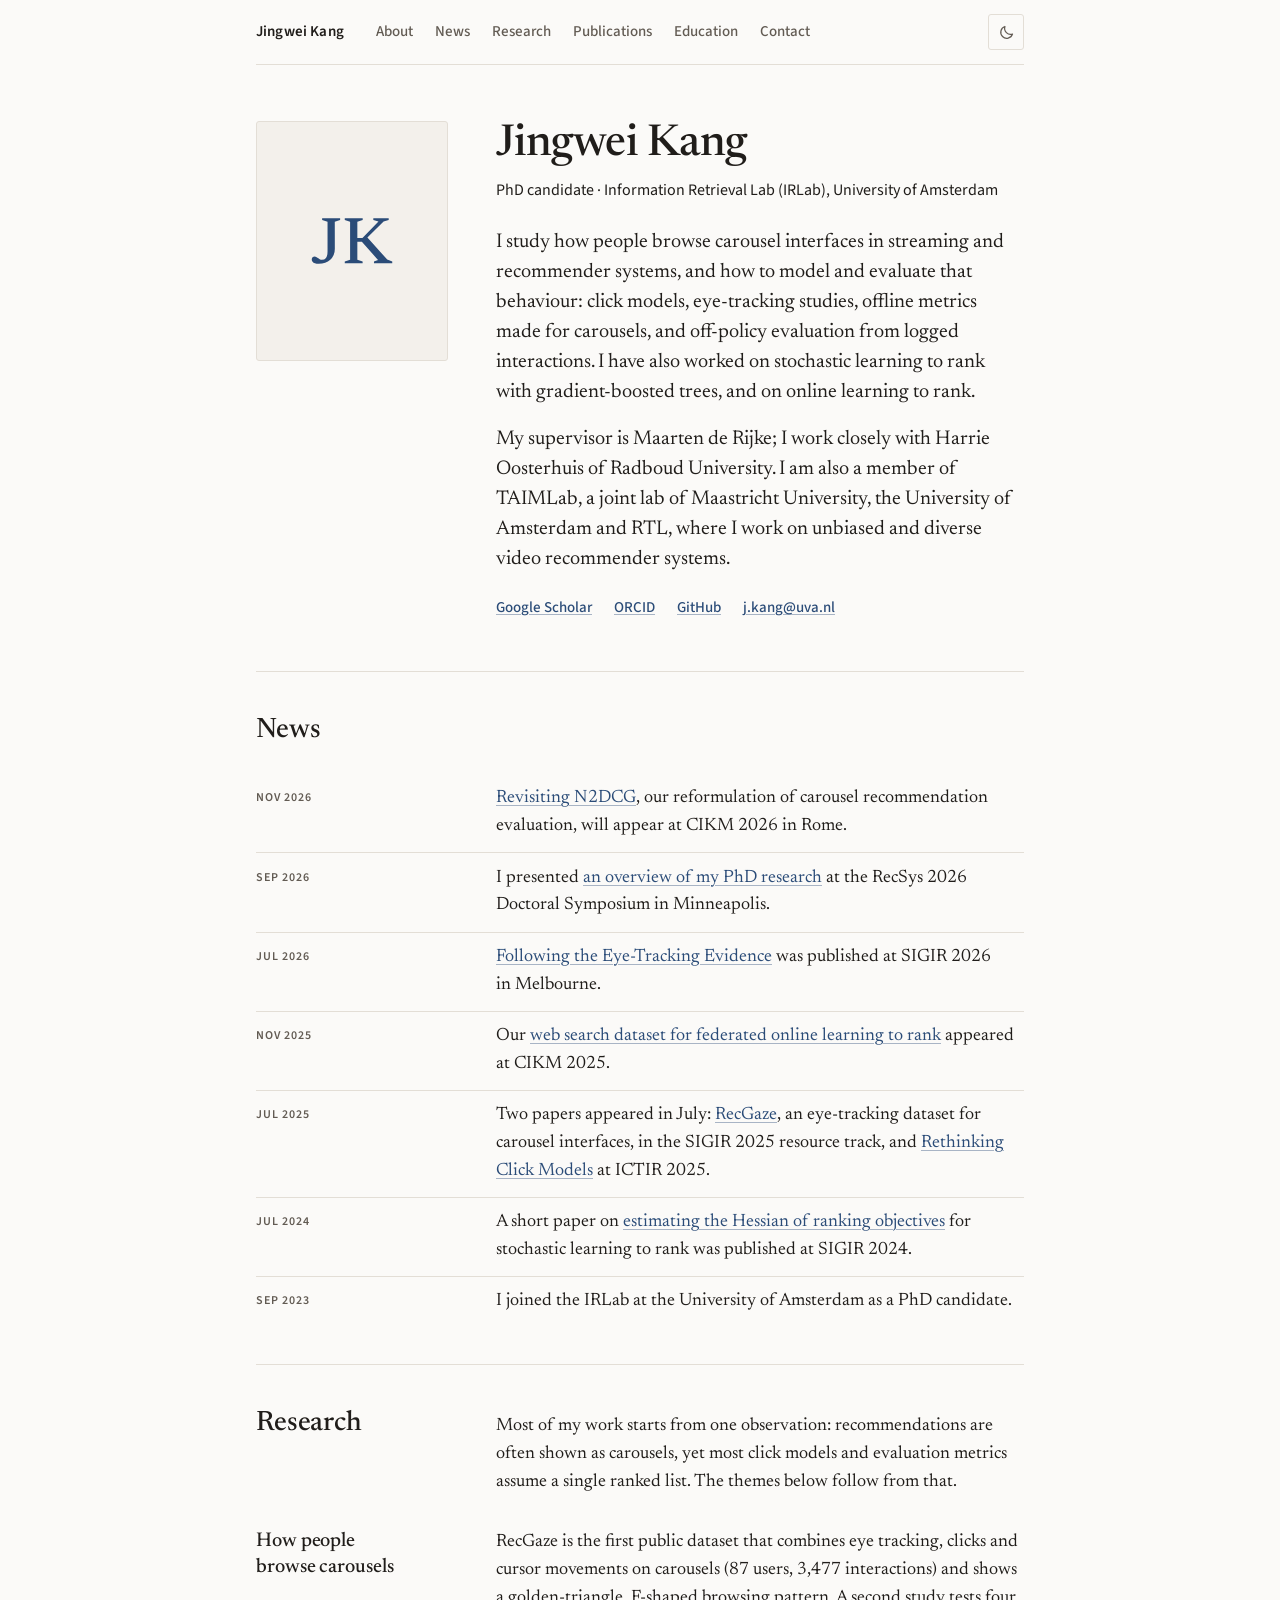
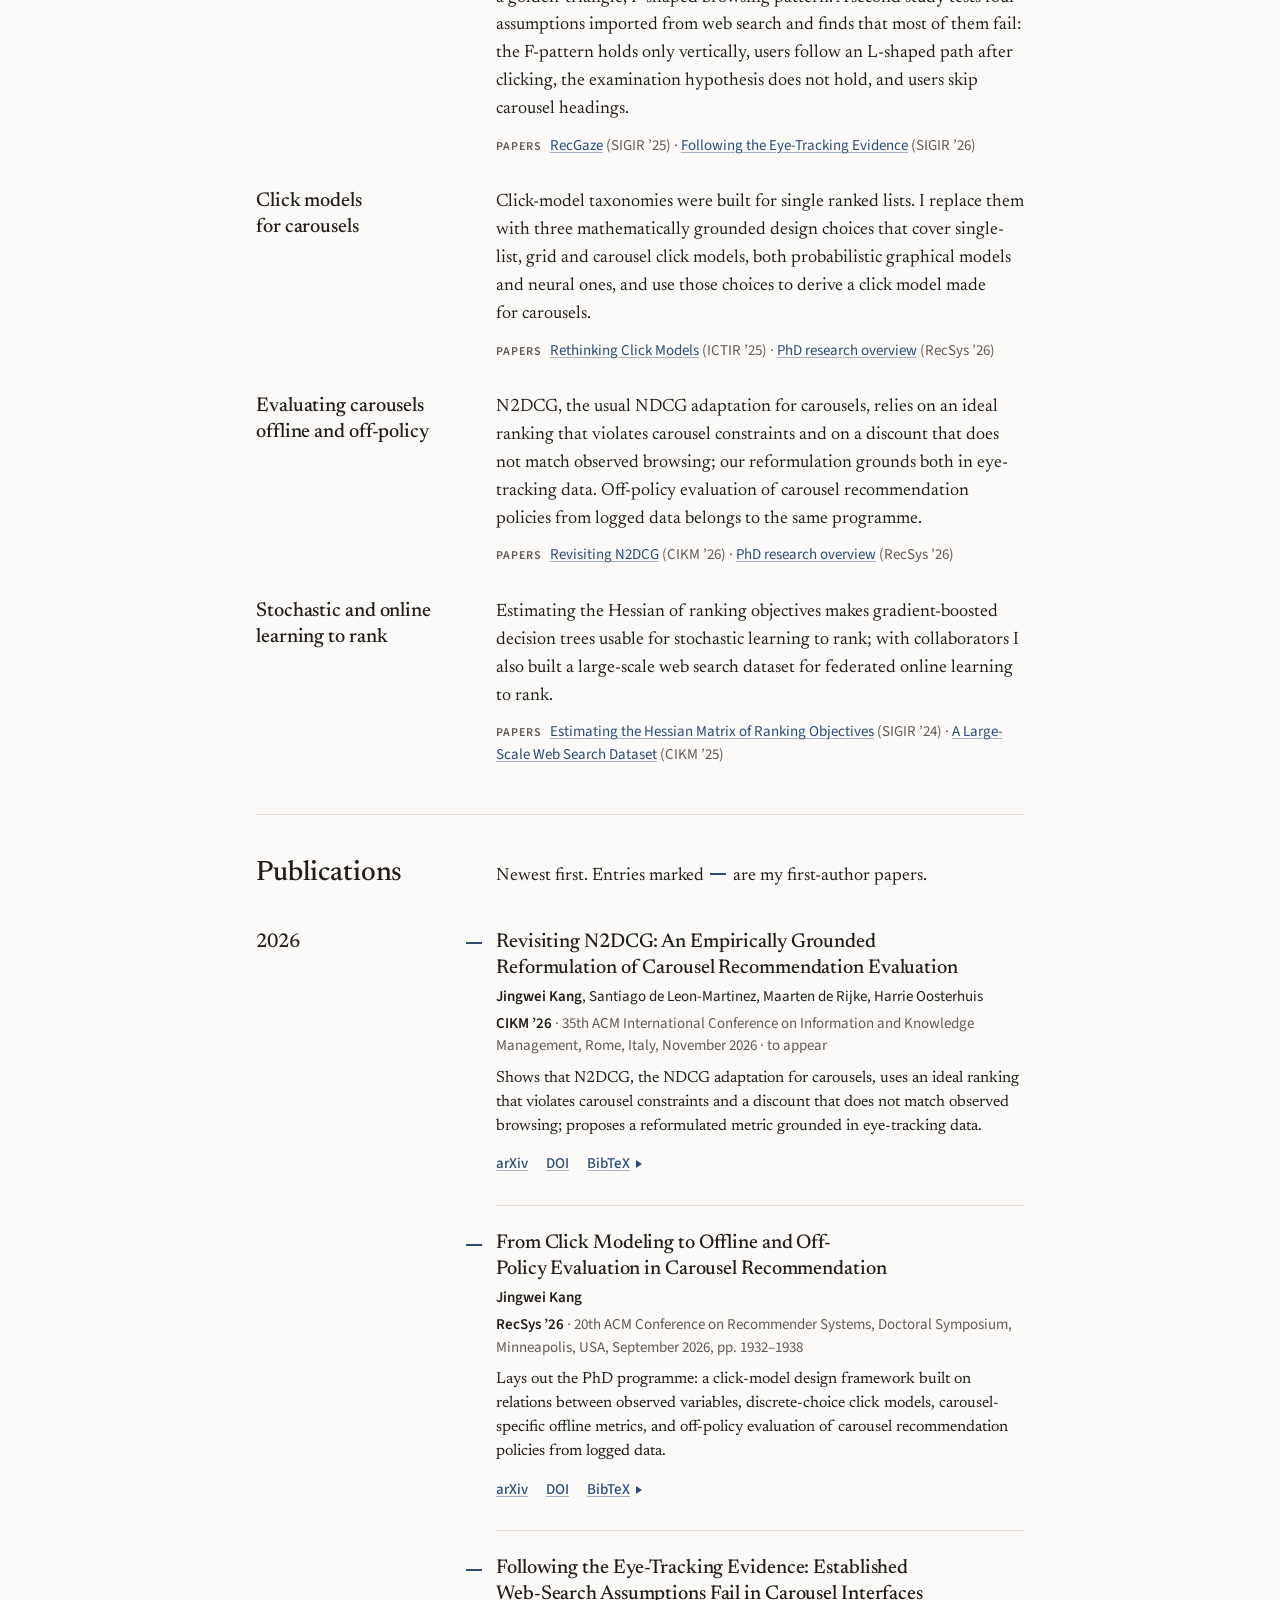
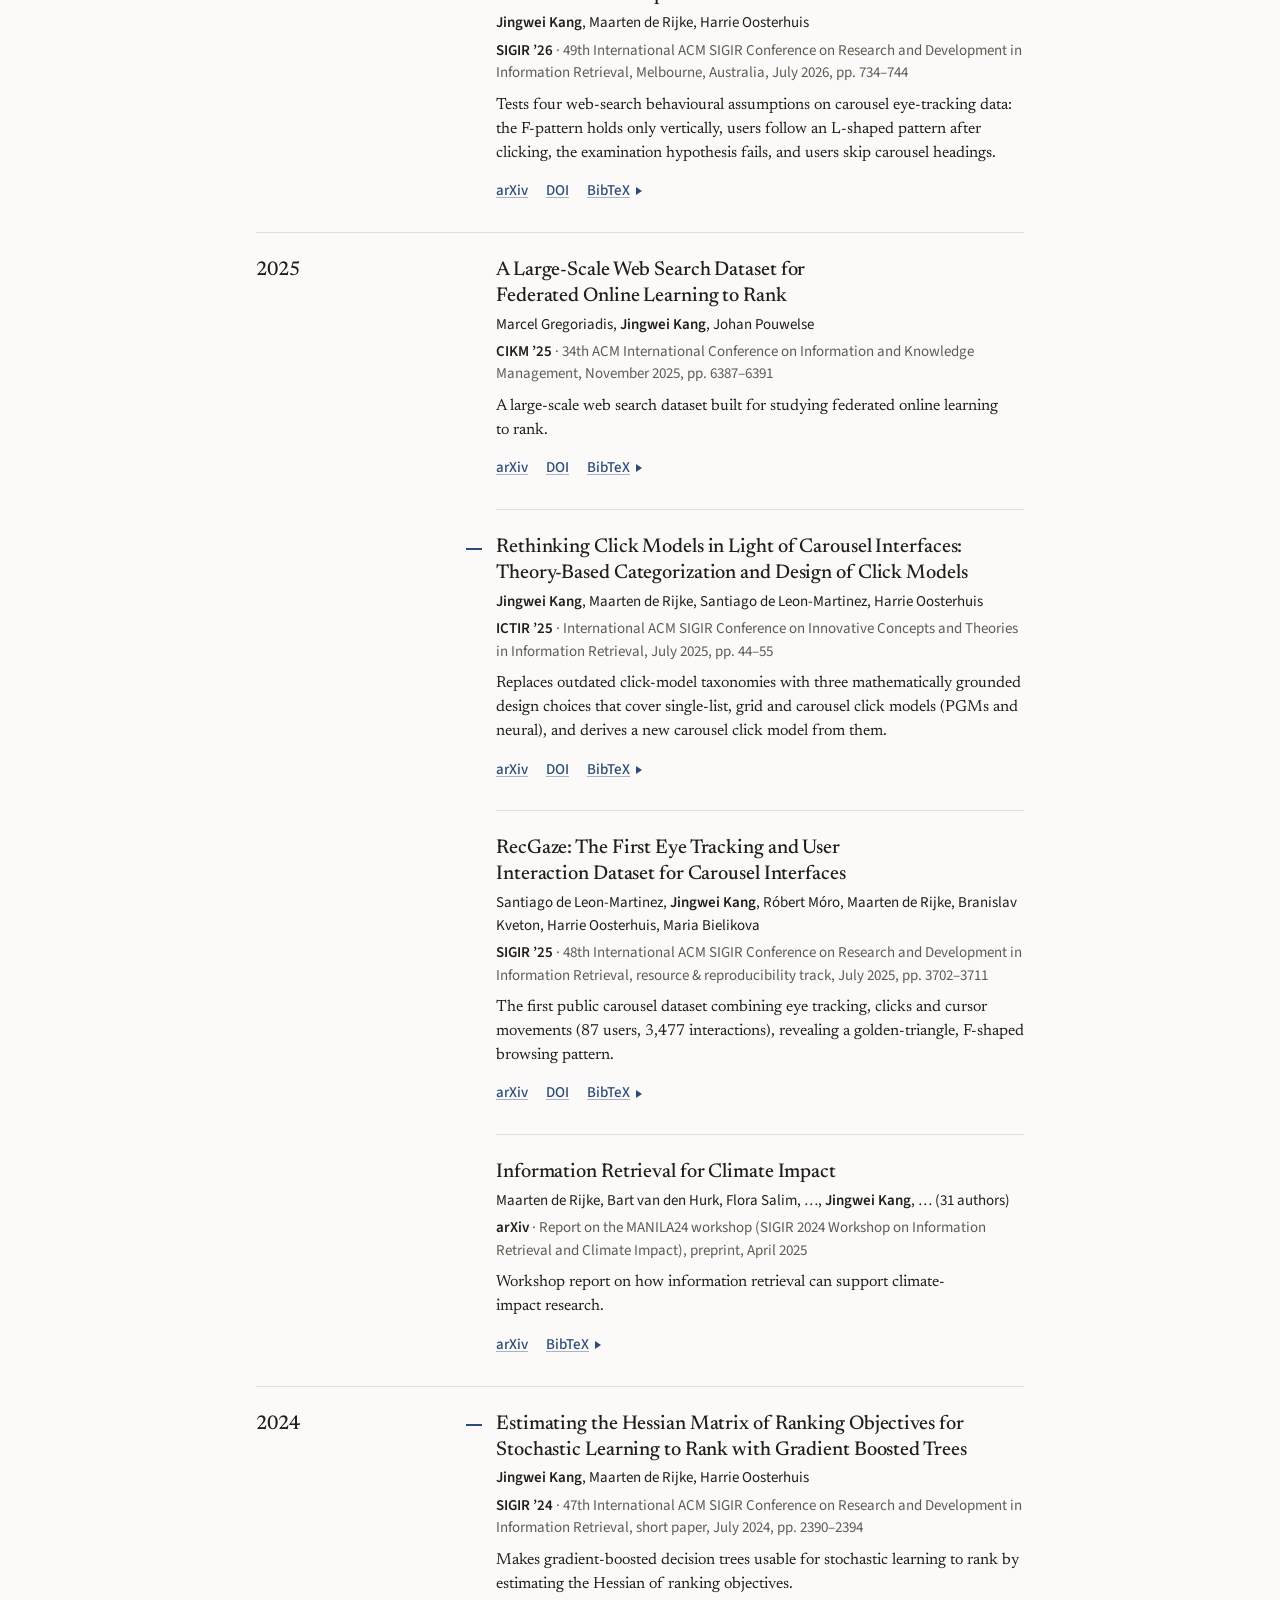
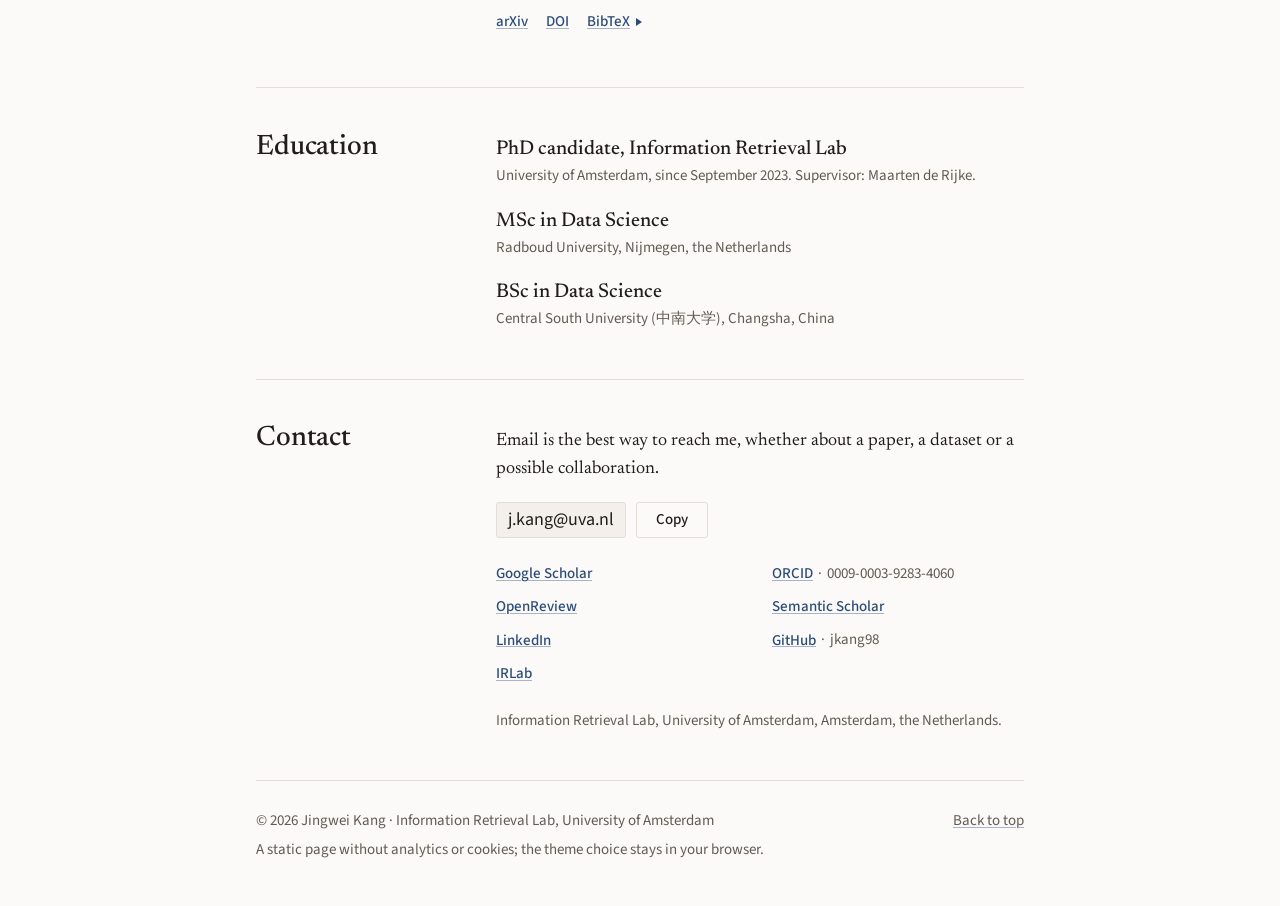
==== commit 108f4769: "Polish the classic variant after the final review Bio rag and wording, role line weight, first-autho" ====
--- a/designs/d-classic/index.html
+++ b/designs/d-classic/index.html
@@ -112,8 +112,8 @@
         </svg>
         <div class="hero-body">
           <div class="bio">
-            <p>I study how people browse carousel interfaces in streaming and recommender systems, and how to model and evaluate that behaviour: click models, eye-tracking studies, offline metrics made for carousels, and off-policy evaluation from logged interactions. I have also worked on stochastic and online learning to rank.</p>
-            <p>My supervisor is <span class="nb">Maarten de Rijke</span>; I work closely with <span class="nb">Harrie Oosterhuis</span> of Radboud University. I am also a member of TAIMLab, a joint lab of Maastricht University, the University of Amsterdam and RTL, where I work on unbiased and diverse video recommender systems.</p>
+            <p>I study how people browse carousel interfaces in streaming and recommender systems, and how to model and evaluate that behaviour: click models, eye-tracking studies, offline metrics made for carousels, and off-policy evaluation from logged interactions. I have also worked on stochastic learning to rank with gradient-boosted trees, and on online learning to rank.</p>
+            <p>My supervisor is Maarten de Rijke; I work closely with Harrie Oosterhuis of Radboud University. I am also a member of TAIMLab, a joint lab of Maastricht University, the University of Amsterdam and RTL, where I work on unbiased and diverse video recommender systems.</p>
           </div>
           <ul class="quick-links" role="list" aria-label="Profiles and email">
             <li><a href="https://scholar.google.com/citations?user=pT_2QWUAAAAJ" rel="me">Google Scholar</a></li>
@@ -170,7 +170,7 @@
 
         <h3 class="side">How people browse carousels</h3>
         <div class="body theme">
-          <p>RecGaze is the first public dataset that combines eye tracking, clicks and cursor movements on carousels (87 users, 3,477 interactions) and shows a golden-triangle, <span class="nb">F-shaped</span> browsing pattern. A follow-up tests four assumptions imported from web search and finds that most of them fail: the <span class="nb">F-pattern</span> holds only vertically, users follow an <span class="nb">L-shaped</span> path after clicking, the examination hypothesis does not hold, and users skip carousel headings.</p>
+          <p>RecGaze is the first public dataset that combines eye tracking, clicks and cursor movements on carousels (87 users, 3,477 interactions) and shows a golden-triangle, <span class="nb">F-shaped</span> browsing pattern. A second study tests four assumptions imported from web search and finds that most of them fail: the <span class="nb">F-pattern</span> holds only vertically, users follow an <span class="nb">L-shaped</span> path after clicking, the examination hypothesis does not hold, and users skip carousel headings.</p>
           <p class="related"><span class="label">Papers</span><a href="#pub-deleon2025recgaze">RecGaze</a> (SIGIR ’25)&nbsp;· <a href="#pub-kang2026eyetracking">Following the Eye-Tracking Evidence</a> (SIGIR ’26)</p>
         </div>
 
@@ -355,7 +355,7 @@
 
           <li class="pub" id="pub-derijke2025climate">
             <h4 class="pub-title">Information Retrieval for Climate Impact</h4>
-            <p class="pub-meta pub-authors">Maarten de Rijke, Bart van den Hurk, Flora Salim, …, <span class="me">Jingwei Kang</span>, … (31 authors; the full list is in the BibTeX entry)</p>
+            <p class="pub-meta pub-authors">Maarten de Rijke, Bart van den Hurk, Flora Salim, …, <span class="me">Jingwei Kang</span>, … (31 authors)</p>
             <p class="pub-meta pub-venue"><span class="venue">arXiv</span>&nbsp;· Report on the MANILA24 workshop (SIGIR 2024 Workshop on Information Retrieval and Climate Impact), preprint, April 2025</p>
             <p class="pub-summary">Workshop report on how information retrieval can support climate-impact research.</p>
             <p class="pub-links">
@@ -405,7 +405,7 @@
         </ol>
       </section>
 
-      <!-- ===== Education: add years to the edu-detail lines once you want them shown, e.g. "Radboud University, Nijmegen, the Netherlands, 2021–2023". ===== -->
+      <!-- ===== Education: add years to the edu-detail lines once you want them shown, e.g. "Radboud University, Nijmegen, the Netherlands, YYYY–YYYY". ===== -->
       <section class="section" id="education" aria-labelledby="education-heading">
         <h2 id="education-heading">Education</h2>
         <div class="body">
--- a/designs/d-classic/assets/css/style.css
+++ b/designs/d-classic/assets/css/style.css
@@ -166,6 +166,14 @@
   outline: 2px solid var(--accent);
   outline-offset: 3px;
   border-radius: 2px;
+}
+
+/* Shift+Tab scrolls a control in top-aligned at scroll-padding-top, i.e. right
+   under the sticky header; the margin keeps its focus ring clear of the header.
+   Anchor jumps target sections, not controls, so they are unaffected. */
+a,
+button {
+  scroll-margin-top: 6px;
 }
 
 /* The skip link moves focus to <main> (tabindex="-1"), so the next Tab starts
@@ -405,9 +413,9 @@
 .role {
   margin: 0.625rem 0 0;
   font-family: var(--font-ui);
-  font-size: var(--text-ui);
+  font-size: var(--text-sm);
   line-height: 1.45;
-  color: var(--muted);
+  color: var(--fg);
 }
 
 .bio p {
@@ -423,7 +431,8 @@
 .quick-links {
   display: flex;
   flex-wrap: wrap;
-  gap: 0.375rem 1.375rem;
+  /* Row gap is twice the links' tap padding so wrapped rows never overlap. */
+  gap: 0.75rem 1.375rem;
   margin: 1.375rem 0 0;
   padding: 0;
   list-style: none;
@@ -716,9 +725,10 @@
   content: "";
   width: 0;
   height: 0;
-  border-top: 3.5px solid transparent;
-  border-bottom: 3.5px solid transparent;
-  border-left: 4.5px solid currentColor;
+  margin-top: 1px;
+  border-top: 4.5px solid transparent;
+  border-bottom: 4.5px solid transparent;
+  border-left: 6px solid currentColor;
 }
 
 @media (prefers-reduced-motion: no-preference) {
@@ -881,7 +891,7 @@
 .profiles {
   display: grid;
   grid-template-columns: repeat(auto-fill, minmax(12rem, 1fr));
-  gap: 0.5rem 1.5rem;
+  gap: 0.625rem 1.5rem;
   margin: 0;
   padding: 0;
   list-style: none;
@@ -894,13 +904,14 @@
 }
 
 .profiles .handle {
-  margin-left: 0.4rem;
+  margin-left: 0.3rem;
   color: var(--muted);
   font-variant-numeric: tabular-nums;
 }
 
 .profiles .handle::before {
-  content: "· ";
+  content: "·";
+  margin-right: 0.3rem;
 }
 
 .address {
@@ -1065,20 +1076,21 @@
     border-top: 0;
   }
 
-  /* The first-author dash moves inline, before the title, and the title hangs
-     by the width of the dash and its gap (0.875 + 0.5rem), so that every line
-     of the title starts at the same edge. */
+  /* Without a gutter to hang in, the first-author dash becomes a short
+     overline above the title, so every title keeps the same left edge as its
+     authors, venue and summary. */
   .pub--first .pub-title {
-    padding-left: 1.375rem;
-    text-indent: -1.375rem;
+    padding-left: 0;
+    text-indent: 0;
   }
 
   .pub--first .pub-title::before,
   .pub + .pub.pub--first .pub-title::before {
     position: static;
     top: auto;
-    width: 0.875rem;
-    margin-right: 0.5rem;
+    display: block;
+    width: 1rem;
+    margin: 0 0 0.45rem;
   }
 
   /* The date becomes a narrow label beside its item. */
